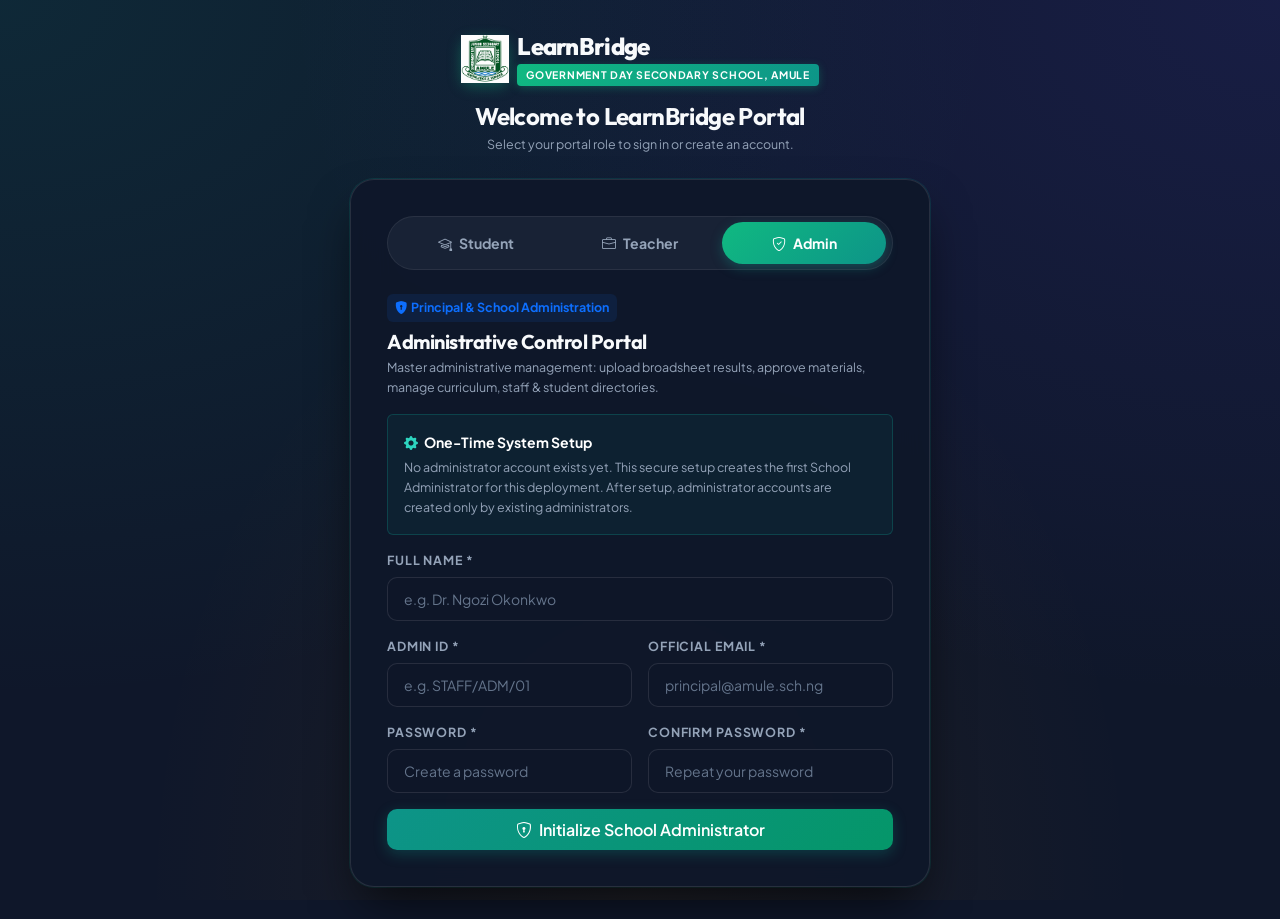
==== admin.html @ 2650bf09 "Initial commit: Free Learning Hub (LearnBridge)" ====
<!DOCTYPE html>
<html lang="en">
<head>
  <meta charset="UTF-8">
  <meta name="viewport" content="width=device-width, initial-scale=1.0">
  <title>School Administrator &amp; Principal Portal — LearnBridge | Government Day Secondary School, Amule</title>
  <link rel="icon" type="image/jpeg" href="img/logo.jpeg">
  <meta name="description" content="Centralized School Administration and Examination Results Management Portal for Government Day Secondary School, Amule.">

  <!-- Bootstrap 5 -->
  <link href="https://cdn.jsdelivr.net/npm/bootstrap@5.3.2/dist/css/bootstrap.min.css" rel="stylesheet">
  <!-- Bootstrap Icons 1.11 -->
  <link href="https://cdn.jsdelivr.net/npm/bootstrap-icons@1.11.3/font/bootstrap-icons.min.css" rel="stylesheet">
  <!-- LearnBridge Design System -->
  <link rel="stylesheet" href="css/styles.css">
</head>
<body>

  <!-- ================================================================
       ROUTE GUARD — Runs immediately; redirects to login if not authenticated
       ================================================================ -->
  <script src="js/data.js"></script>
  <script src="js/access.js"></script>
  <script src="js/auth.js"></script>
  <script>Auth.requireAdmin();</script>

  <!-- ================================================================
       LEFT SIDEBAR NAVIGATION — Admin Portal (role-specific links)
       Bottom section: identity → Add Profile Picture (only one) →
       Logout (only one), pinned to the bottom of the sidebar.
       ================================================================ -->
  <aside class="hub-sidebar" id="hubSidebar" aria-label="Admin navigation">
    <div class="sidebar-brand">
      <img src="img/logo.jpeg" alt="School Logo">
      <div>
        <span class="brand-name">LearnBridge Admin</span>
        <!-- <span class="brand-sub">Executive Portal &bull; Amule</span> -->
      </div>
    </div>

    <nav class="sidebar-nav">
      <div class="sidebar-label">Admin Portal</div>
      <a href="#section-overview" class="sidebar-link"><i class="bi bi-speedometer2"></i> Dashboard</a>
      <a href="#section-students" class="sidebar-link"><i class="bi bi-mortarboard"></i> Students</a>
      <a href="#section-staff" class="sidebar-link"><i class="bi bi-person-badge"></i> Teachers</a>
      <a href="#section-classes" class="sidebar-link"><i class="bi bi-diagram-3"></i> Classes</a>
      <a href="#section-subjects" class="sidebar-link"><i class="bi bi-journals"></i> Subjects</a>
      <a href="#section-results" class="sidebar-link"><i class="bi bi-file-earmark-spreadsheet"></i> Results</a>
      <a href="#section-resources" class="sidebar-link"><i class="bi bi-folder-check"></i> Materials</a>
      <a href="#section-assignments" class="sidebar-link"><i class="bi bi-journal-check"></i> Assignments</a>
      <a href="#section-announcements" class="sidebar-link"><i class="bi bi-megaphone"></i> Announcements</a>
      <a href="#section-staff" class="sidebar-link"><i class="bi bi-person-gear"></i> Users</a>
      <a href="#section-settings" class="sidebar-link"><i class="bi bi-gear"></i> Settings</a>
    </nav>

    <div class="sidebar-bottom">
      <div class="sidebar-profile-area" id="admin-profile-picture-slot">
        <!-- SINGLE unified profile section: one picture/initials display +
             name + "Add Profile Picture". No duplicates, no avatar picker. -->
      </div>
      <button class="btn btn-danger btn-sm sidebar-logout-btn" onclick="Auth.logout()" title="Logout from Admin Account">
        <i class="bi bi-box-arrow-right me-1"></i> Logout
      </button>
    </div>
  </aside>
  <div class="sidebar-backdrop" id="sidebarBackdrop"></div>
  <button class="btn btn-hub-primary sidebar-toggle-btn" id="sidebarToggle" aria-label="Open menu">
    <i class="bi bi-list fs-4"></i>
  </button>

  <!-- ================================================================
       MAIN DASHBOARD CONTAINER
       ================================================================ -->
  <main class="container-fluid px-3 px-lg-4 py-4 hub-main">

    <!-- HERO / OVERVIEW SECTION -->
    <div class="row g-4 mb-4" id="section-overview">
      <div class="col-12">
        <div class="card-hub p-4 border-0" style="background: linear-gradient(135deg, rgba(30, 41, 59, 0.95), rgba(15, 23, 42, 0.98));">
          <div class="d-flex flex-column flex-md-row justify-content-between align-items-md-center gap-3">
            <div>
              <div class="d-inline-flex align-items-center gap-2 px-2 py-1 rounded bg-primary bg-opacity-10 text-primary text-xs fw-bold mb-2">
                <i class="bi bi-shield-check"></i> School Administrator Active
              </div>
              <h3 class="fw-bold mb-1" id="admin-hero-greeting">Welcome back, Administrator</h3>
              <p class="text-sm mb-0" style="color:var(--text-muted);">
                Government Day Secondary School &bull; Academic Session: <span class="text-teal fw-bold" id="admin-session-display">2025/2026 (First Term)</span> &bull; Full administrative and results publishing control.
              </p>
            </div>

            <!-- Quick Action Links (upload actions live in their own sections below) -->
            <div class="d-flex gap-2 flex-wrap">
              <a href="#section-results" class="btn btn-sm btn-hub-outline px-3 py-2">
                <i class="bi bi-file-earmark-spreadsheet me-1"></i> Go to Results
              </a>
              <a href="#section-resources" class="btn btn-sm btn-hub-outline px-3 py-2">
                <i class="bi bi-folder2-open me-1"></i> Go to Materials
              </a>
            </div>

          </div>
        </div>
      </div>

      <!-- KPI Metrics Cards -->
      <div class="col-6 col-lg-2-4 col-md-4">
        <div class="card-hub p-3">
          <div class="d-flex justify-content-between align-items-center mb-2">
            <span class="text-xs text-muted text-uppercase fw-bold">Students</span>
            <i class="bi bi-mortarboard text-teal fs-5"></i>
          </div>
          <h3 class="fw-bold text-white mb-0" id="metric-admin-students">0</h3>
          <div class="text-xs text-muted mt-1">Enrolled across JSS &amp; SS classes</div>
        </div>
      </div>

      <div class="col-6 col-lg-2-4 col-md-4">
        <div class="card-hub p-3">
          <div class="d-flex justify-content-between align-items-center mb-2">
            <span class="text-xs text-muted text-uppercase fw-bold">Teaching Staff</span>
            <i class="bi bi-person-badge text-primary fs-5"></i>
          </div>
          <h3 class="fw-bold text-white mb-0" id="metric-admin-teachers">0</h3>
          <div class="text-xs text-muted mt-1">Active staff</div>
        </div>
      </div>

      <div class="col-6 col-lg-2-4 col-md-4">
        <div class="card-hub p-3">
          <div class="d-flex justify-content-between align-items-center mb-2">
            <span class="text-xs text-muted text-uppercase fw-bold">Result Documents</span>
            <i class="bi bi-file-earmark-spreadsheet text-info fs-5"></i>
          </div>
          <h3 class="fw-bold text-info mb-0" id="metric-admin-results">0</h3>
          <div class="text-xs text-muted mt-1">Broadsheets &amp; CA sheets</div>
        </div>
      </div>

      <div class="col-6 col-lg-2-4 col-md-4">
        <div class="card-hub p-3">
          <div class="d-flex justify-content-between align-items-center mb-2">
            <span class="text-xs text-muted text-uppercase fw-bold">Curriculum Res.</span>
            <i class="bi bi-journal-check text-success fs-5"></i>
          </div>
          <h3 class="fw-bold text-white mb-0" id="metric-admin-resources">0</h3>
          <div class="text-xs text-muted mt-1">Published lessons &amp; quizzes</div>
        </div>
      </div>

      <div class="col-12 col-lg-2-4 col-md-4">
        <div class="card-hub p-3">
          <div class="d-flex justify-content-between align-items-center mb-2">
            <span class="text-xs text-muted text-uppercase fw-bold">Pending Approval</span>
            <i class="bi bi-hourglass-split text-warning fs-5"></i>
          </div>
          <h3 class="fw-bold text-warning mb-0" id="metric-admin-pending">0</h3>
          <div class="text-xs text-muted mt-1">Awaiting principal review</div>
        </div>
      </div>
    </div>

    <!-- ==============================================================
         SECTION 2: EXAMINATION RESULTS & BROADSHEET DOCUMENTS HUB
         ============================================================== -->
    <div class="row g-4 mb-5" id="section-results">
      <div class="col-12">
        <div class="card-hub p-4">
          
          <div class="d-flex flex-column flex-lg-row justify-content-between align-items-lg-center gap-3 mb-4 pb-3 border-bottom border-secondary border-opacity-20">
            <div>
              <div class="d-inline-flex align-items-center gap-1 px-2 py-0.5 rounded bg-teal bg-opacity-10 text-teal text-xs fw-bold mb-1">
                <i class="bi bi-file-earmark-arrow-up-fill"></i> Documents &amp; Academic Records
              </div>
              <h4 class="fw-bold mb-1 d-flex align-items-center gap-2">
                <i class="bi bi-file-earmark-spreadsheet text-teal"></i> Examination &amp; Assessment Results
              </h4>
              <p class="text-xs mb-0 text-muted">
                Termly broadsheets, Continuous Assessment (CA) dossiers, mock exam scores, and report card documents uploaded by teachers, awaiting or after admin approval.
              </p>
            </div>
          </div>

          <!-- Document Filter Controls -->
          <div class="row g-2 mb-3">
            <div class="col-12 col-md-4">
              <div class="input-group input-group-sm">
                <span class="input-group-text bg-secondary bg-opacity-10 border-secondary border-opacity-20 text-muted">
                  <i class="bi bi-search"></i>
                </span>
                <input type="text" id="admin-result-search" class="form-control form-control-sm form-control-hub" placeholder="Search result title, class, or author..." oninput="renderAdminResultDocs()">
              </div>
            </div>

            <div class="col-6 col-md-2">
              <select id="admin-result-level" class="form-select form-select-sm form-select-hub" onchange="renderAdminResultDocs()">
                <option value="all">All Levels</option>
                <option value="jss">Junior Sec (JSS)</option>
                <option value="sss">Senior Sec (SSS)</option>
              </select>
            </div>

            <div class="col-6 col-md-2">
              <select id="admin-result-term" class="form-select form-select-sm form-select-hub" onchange="renderAdminResultDocs()">
                <option value="all">All Terms</option>
                <option value="1st Term">1st Term</option>
                <option value="2nd Term">2nd Term</option>
                <option value="3rd Term">3rd Term</option>
              </select>
            </div>

            <div class="col-6 col-md-2">
              <select id="admin-result-type" class="form-select form-select-sm form-select-hub" onchange="renderAdminResultDocs()">
                <option value="all">All Formats</option>
                <option value="pdf">PDF Documents</option>
                <option value="excel">Excel Spreadsheets</option>
                <option value="csv">CSV Marksheets</option>
              </select>
            </div>

            <div class="col-6 col-md-2 text-end">
              <button class="btn btn-sm btn-hub-outline w-100" onclick="resetResultFilters()">
                <i class="bi bi-arrow-counterclockwise me-1"></i> Reset
              </button>
            </div>
          </div>

          <!-- Results Document Table -->
          <div class="table-responsive">
            <table class="table table-dark table-hover align-middle mb-0" style="background:transparent;">
              <thead>
                <tr class="text-xs text-muted text-uppercase border-secondary border-opacity-25">
                  <th>Document Title &amp; Details</th>
                  <th>Class / Level</th>
                  <th>Session &amp; Term</th>
                  <th>Format &amp; Size</th>
                  <th>Uploaded By</th>
                  <th>Status</th>
                  <th class="text-end">Actions</th>
                </tr>
              </thead>
              <tbody id="admin-results-tbody">
                <!-- Injected by JS -->
              </tbody>
            </table>
          </div>

        </div>
      </div>
    </div>

    <!-- ==============================================================
         SECTION 3: CURRICULUM APPROVAL QUEUE
         ============================================================== -->
    <div class="row g-4 mb-5" id="section-approvals">
      <div class="col-12">
        <div class="card-hub p-4">
          <div class="d-flex justify-content-between align-items-center mb-3">
            <div>
              <h5 class="fw-bold mb-1 d-flex align-items-center gap-2">
                <i class="bi bi-check2-circle text-warning"></i> Staff Curriculum Submissions Approval Queue
              </h5>
              <p class="text-xs mb-0 text-muted">
                Review, preview, and authorize teaching materials submitted by teachers before publishing them school-wide.
              </p>
            </div>
          </div>

          <div id="admin-approvals-container">
            <!-- Populated by JS -->
          </div>
        </div>
      </div>
    </div>

    <!-- ==============================================================          SECTION 4: CURRICULUM LEARNING MATERIALS REPOSITORY
         ============================================================== -->
    <div class="row g-4 mb-5" id="section-resources">
      <div class="col-12">
        <div class="card-hub p-4">
          <div class="d-flex flex-column flex-md-row justify-content-between align-items-md-center gap-3 mb-4">
            <div>
              <h5 class="fw-bold mb-1 d-flex align-items-center gap-2">
                <i class="bi bi-folder2-open text-teal"></i> Published Curriculum Library &amp; Materials
              </h5>
              <p class="text-xs mb-0 text-muted">
                All approved lesson notes, worksheets, audio recordings, and quizzes accessible to students.
              </p>
            </div>

            <div class="d-flex align-items-center gap-2 flex-wrap">
              <input type="text" id="admin-res-search" class="form-control form-control-sm form-control-hub" placeholder="Filter materials..." oninput="renderAdminResources()" style="max-width:220px;">
              <select id="admin-res-level" class="form-select form-select-sm form-select-hub" onchange="renderAdminResources()" style="max-width:140px;">
                <option value="all">All Levels</option>
                <option value="jss">Junior Sec (JSS)</option>
                <option value="sss">Senior Sec (SSS)</option>
              </select>
              <button class="btn btn-sm btn-hub-primary" onclick="openAdminUploadModal()">
                <i class="bi bi-cloud-upload me-1"></i> Upload Material
              </button>
            </div>
          </div>

          <div class="table-responsive">
            <table class="table table-dark table-hover align-middle mb-0" style="background:transparent;">
              <thead>
                <tr class="text-xs text-muted text-uppercase border-secondary border-opacity-25">
                  <th>Title &amp; Topic</th>
                  <th>Level / Class</th>
                  <th>Subject</th>
                  <th>Format</th>
                  <th>Author</th>
                  <th>Status</th>
                  <th class="text-end">Actions</th>
                </tr>
              </thead>
              <tbody id="admin-resources-tbody">
                <!-- Populated by JS -->
              </tbody>
            </table>
          </div>
        </div>
      </div>
    </div>

    <!-- ==============================================================
         SECTION 5: STUDENTS DIRECTORY & ACADEMIC PERFORMANCE
         ============================================================== -->
    <div class="row g-4 mb-5" id="section-students">
      <div class="col-12">
        <div class="card-hub p-4">
          <div class="d-flex flex-column flex-md-row justify-content-between align-items-md-center gap-3 mb-4">
            <div>
              <h5 class="fw-bold mb-1 d-flex align-items-center gap-2">
                <i class="bi bi-mortarboard text-teal"></i> Student Roster &amp; Academic Profiles
              </h5>
              <p class="text-xs mb-0 text-muted">
                Student admissions, class allocation, login credentials, streak records, and terminal report cards.
              </p>
            </div>

            <div class="d-flex align-items-center gap-2">
              <input type="text" id="admin-student-search" class="form-control form-control-sm form-control-hub" placeholder="Search student name / adm no..." oninput="renderAdminStudents()" style="max-width:280px;">
            </div>
          </div>

          <div class="table-responsive">
            <table class="table table-dark table-hover align-middle mb-0" style="background:transparent;">
              <thead>
                <tr class="text-xs text-muted text-uppercase border-secondary border-opacity-25">
                  <th>Student Name</th>
                  <th>Admission No.</th>
                  <th>Class / Level</th>
                  <th>PIN</th>
                  <th>Streak</th>
                  <th>Points</th>
                  <th>CBT Best</th>
                  <th class="text-end">Report Card</th>
                </tr>
              </thead>
              <tbody id="admin-students-tbody">
                <!-- Populated by JS -->
              </tbody>
            </table>
          </div>
        </div>
      </div>
    </div>

    <!-- ==============================================================
         SECTION 6: STAFF & ACCOUNT MANAGEMENT
         ============================================================== -->
    <div class="row g-4 mb-5" id="section-staff">
      <div class="col-12">
        <div class="card-hub p-4">
          <div class="d-flex flex-column flex-md-row justify-content-between align-items-md-center gap-3 mb-4">
            <div>
              <h5 class="fw-bold mb-1 d-flex align-items-center gap-2">
                <i class="bi bi-people text-teal"></i> Staff Directory
              </h5>
              <p class="text-xs mb-0 text-muted">
                Manage staff accounts, assigned subjects, designated classes, and portal authorizations.
              </p>
            </div>

            <button class="btn btn-sm btn-hub-primary" onclick="openAddStaffModal()">
              <i class="bi bi-person-plus me-1"></i> Add New Staff Member
            </button>
          </div>

          <div class="table-responsive">
            <table class="table table-dark table-hover align-middle mb-0" style="background:transparent;">
              <thead>
                <tr class="text-xs text-muted text-uppercase border-secondary border-opacity-25">
                  <th>Staff Member</th>
                  <th>Staff ID / Email</th>
                  <th>Role &amp; Title</th>
                  <th>Subjects Assigned</th>
                  <th>Assigned Classes</th>
                  <th class="text-end">Actions</th>
                </tr>
              </thead>
              <tbody id="admin-staff-tbody">
                <!-- Populated by JS -->
              </tbody>
            </table>
          </div>
        </div>
      </div>
    </div>

    <!-- ==============================================================
         SECTION 7: SCHOOL SETTINGS & ACADEMIC CONFIGURATION
         ============================================================== -->
    <div class="row g-4 mb-5" id="section-settings">
      <div class="col-12">
        <div class="card-hub p-4">
          <h5 class="fw-bold mb-1 d-flex align-items-center gap-2">
            <i class="bi bi-sliders text-teal"></i> School Academic Session &amp; System Configuration
          </h5>
          <p class="text-xs mb-4 text-muted">
            Configure active academic year, term calendar, and school-wide broadcast announcements.
          </p>

          <div class="row g-3">
            <div class="col-md-4">
              <label class="form-label-hub">Current Academic Session</label>
              <input type="text" id="config-session" class="form-control-hub" value="2025/2026">
            </div>

            <div class="col-md-4">
              <label class="form-label-hub">Active Term</label>
              <select id="config-term" class="form-select-hub">
                <option value="1st Term" selected>1st Term</option>
                <option value="2nd Term">2nd Term</option>
                <option value="3rd Term">3rd Term</option>
              </select>
            </div>

            <div class="col-md-4">
              <label class="form-label-hub">School Name Header</label>
              <input type="text" id="config-school" class="form-control-hub" value="Amule Government Secondary School">
            </div>

            <div class="col-12">
              <label class="form-label-hub">School-Wide Announcement Banner (Shown to All Students &amp; Teachers)</label>
              <textarea id="config-announcement" class="form-control-hub" rows="2" placeholder="Leave empty to hide the announcement banner, or write a short school notice..."></textarea>
            </div>

            <div class="col-12 text-end mt-3">
              <button type="button" class="btn btn-sm btn-teal text-dark fw-bold px-4 py-2" onclick="saveSchoolSettings()">
                <i class="bi bi-check2-circle me-1"></i> Save Configuration
              </button>
            </div>
          </div>
        </div>
      </div>
    </div>

    <!-- ==============================================================
         SECTION 8: CLASSES CATALOGUE
         ============================================================== -->
    <div class="row g-4 mb-5" id="section-classes">
      <div class="col-12">
        <div class="card-hub p-4">
          <h5 class="fw-bold mb-1 d-flex align-items-center gap-2">
            <i class="bi bi-diagram-3 text-teal"></i> Classes
          </h5>
          <p class="text-xs mb-3 text-muted">All school classes grouped by level, with current enrolment per class.</p>
          <div id="admin-classes-list">
            <!-- Populated by JS -->
          </div>
        </div>
      </div>
    </div>

    <!-- ==============================================================
         SECTION 9: SUBJECTS CATALOGUE
         ============================================================== -->
    <div class="row g-4 mb-5" id="section-subjects">
      <div class="col-12">
        <div class="card-hub p-4">
          <h5 class="fw-bold mb-1 d-flex align-items-center gap-2">
            <i class="bi bi-journals text-teal"></i> Subjects
          </h5>
          <p class="text-xs mb-3 text-muted">Curriculum subjects offered per level across the school.</p>
          <div id="admin-subjects-list">
            <!-- Populated by JS -->
          </div>
        </div>
      </div>
    </div>

    <!-- ==============================================================
         SECTION 10: ASSIGNMENTS OVERVIEW
         ============================================================== -->
    <div class="row g-4 mb-5" id="section-assignments">
      <div class="col-12">
        <div class="card-hub p-4">
          <h5 class="fw-bold mb-1 d-flex align-items-center gap-2">
            <i class="bi bi-journal-check text-teal"></i> Assignments
          </h5>
          <p class="text-xs mb-3 text-muted">Assignments and take-home tasks set by teachers across all classes.</p>
          <div id="admin-assignments-list">
            <!-- Populated by JS -->
          </div>
        </div>
      </div>
    </div>

    <!-- ==============================================================
         SECTION 11: ANNOUNCEMENTS
         ============================================================== -->
    <div class="row g-4 mb-5" id="section-announcements">
      <div class="col-12">
        <div class="card-hub p-4">
          <h5 class="fw-bold mb-1 d-flex align-items-center gap-2">
            <i class="bi bi-megaphone text-teal"></i> Announcements
          </h5>
          <p class="text-xs mb-3 text-muted">The current school-wide broadcast shown to students and teachers. Edit it under Settings.</p>
          <div id="admin-announcement-display">
            <!-- Populated by JS -->
          </div>
        </div>
      </div>
    </div>

  </main>

  <!-- ================================================================
       MODAL: INTERACTIVE BROADSHEET & DOCUMENT VIEWER
       ================================================================ -->
  <div class="modal fade" id="broadsheetViewerModal" tabindex="-1" aria-hidden="true">
    <div class="modal-dialog modal-xl modal-dialog-centered">
      <div class="modal-content bg-dark border-secondary border-opacity-25 text-light">
        <div class="modal-header border-secondary border-opacity-25">
          <div class="d-flex align-items-center gap-2">
            <div class="brand-logo-icon" style="width:34px;height:34px;">
              <i class="bi bi-file-earmark-spreadsheet text-white"></i>
            </div>
            <div>
              <h5 class="modal-title fw-bold mb-0" id="broadsheet-modal-title">Examination Broadsheet</h5>
              <span class="text-xs text-muted" id="broadsheet-modal-sub">Amule Government Secondary School</span>
            </div>
          </div>
          <button type="button" class="btn-close btn-close-white" data-bs-dismiss="modal"></button>
        </div>

        <div class="modal-body p-4" id="broadsheet-modal-body">
          <!-- Injected by JS -->
        </div>

        <div class="modal-footer border-secondary border-opacity-25 justify-content-between">
          <div class="text-xs text-muted" id="broadsheet-modal-footer-info">
            Official Document &bull; LearnBridge Academic Registry
          </div>
          <div class="d-flex gap-2">
            <button type="button" class="btn btn-sm btn-hub-outline" onclick="window.print()">
              <i class="bi bi-printer me-1"></i> Print Broadsheet
            </button>
            <button type="button" class="btn btn-sm btn-teal text-dark fw-bold" onclick="simulateDocumentDownload()">
              <i class="bi bi-download me-1"></i> Download Document File
            </button>
            <button type="button" class="btn btn-sm btn-secondary" data-bs-dismiss="modal">Close</button>
          </div>
        </div>
      </div>
    </div>
  </div>

  <!-- ================================================================
       MODAL 4: INDIVIDUAL STUDENT TERMINAL REPORT CARD
       ================================================================ -->
  <div class="modal fade" id="studentReportCardModal" tabindex="-1" aria-hidden="true">
    <div class="modal-dialog modal-lg modal-dialog-centered">
      <div class="modal-content bg-dark border-secondary border-opacity-25 text-light">
        <div class="modal-header border-secondary border-opacity-25">
          <h5 class="modal-title fw-bold">
            <i class="bi bi-award text-teal me-2"></i> Official Terminal Student Report Card
          </h5>
          <button type="button" class="btn-close btn-close-white" data-bs-dismiss="modal"></button>
        </div>

        <div class="modal-body p-4" id="student-report-body">
          <!-- Injected by JS -->
        </div>

        <div class="modal-footer border-secondary border-opacity-25">
          <button type="button" class="btn btn-sm btn-hub-outline" onclick="window.print()">
            <i class="bi bi-printer me-1"></i> Print Report Card
          </button>
          <button type="button" class="btn btn-sm btn-secondary" data-bs-dismiss="modal">Close</button>
        </div>
      </div>
    </div>
  </div>

  <!-- ================================================================
       MODAL 5: ADD NEW STAFF / ADMINISTRATOR
       ================================================================ -->
  <div class="modal fade" id="addStaffModal" tabindex="-1" aria-hidden="true">
    <div class="modal-dialog modal-md modal-dialog-centered">
      <div class="modal-content bg-dark border-secondary border-opacity-25 text-light">
        <div class="modal-header border-secondary border-opacity-25">
          <h5 class="modal-title fw-bold">
            <i class="bi bi-person-plus text-teal me-2"></i> Register New Staff / Administrator
          </h5>
          <button type="button" class="btn-close btn-close-white" data-bs-dismiss="modal"></button>
        </div>

        <form id="form-add-staff" onsubmit="handleAddStaffSubmit(event)">
          <div class="modal-body p-4">
            <div class="row g-3">
              <div class="col-12">
                <label class="form-label-hub">Full Name *</label>
                <input type="text" id="add-staff-name" class="form-control-hub" placeholder="e.g. Mr Abdullahi" required>
              </div>

              <div class="col-md-6">
                <label class="form-label-hub">Staff ID *</label>
                <input type="text" id="add-staff-id" class="form-control-hub" placeholder="e.g. STAFF/ENG/05" required>
              </div>

              <div class="col-md-6">
                <label class="form-label-hub">Email Address *</label>
                <input type="email" id="add-staff-email" class="form-control-hub" placeholder="e.g. nnamdi@amule.sch.ng" required>
              </div>

              <div class="col-md-6">
                <label class="form-label-hub">Account Role *</label>
                <select id="add-staff-role" class="form-select-hub" onchange="handleAddStaffRoleChanged()" required>
                  <option value="teacher" selected>Teacher / Educator</option>
                  <option value="admin">School Administrator (Admin)</option>
                </select>
              </div>

              <div class="col-md-6">
                <label class="form-label-hub">Primary Subject *</label>
                <input type="text" id="add-staff-subject" class="form-control-hub" placeholder="e.g. Government (Mrs Omiata)" required>
              </div>

              <div class="col-md-6">
                <label class="form-label-hub">Department *</label>
                <select id="add-staff-department" class="form-select-hub" required>
                  <option value="" selected>Select department…</option>
                  <option value="Science">Science</option>
                  <option value="Arts">Arts</option>
                  <option value="Commercial">Commercial</option>
                  <option value="Junior Secondary">Junior Secondary (JSS)</option>
                </select>
              </div>

              <div class="col-12">
                <label class="form-label-hub mb-1">Assigned Classes *</label>
                <p class="text-xs mb-2" style="color:var(--text-muted);">
                  Tick every class this staff member is responsible for. They will only see students, results and
                  resources connected to these classes.
                </p>
                <div id="add-staff-classes-picker">
                  <!-- Class checkboxes injected by js/access.js -->
                </div>
              </div>

              <div class="col-12">
                <label class="form-label-hub">Designation / Title</label>
                <input type="text" id="add-staff-title" class="form-control-hub" placeholder="e.g. Senior Government Educator" value="Senior Educator">
              </div>
            </div>
          </div>

          <div class="modal-footer border-secondary border-opacity-25">
            <button type="button" class="btn btn-sm btn-secondary" data-bs-dismiss="modal">Cancel</button>
            <button type="submit" class="btn btn-sm btn-hub-primary">
              <i class="bi bi-check-circle me-1"></i> Create Staff Account
            </button>
          </div>
        </form>
      </div>
    </div>
  </div>

  <!-- ================================================================
       MODAL 6: UPLOAD LEARNING MATERIAL (admin)
       PDF documents, videos, Word documents, PowerPoint presentations,
       images and other educational files. Materials uploaded here are
       published immediately (no approval queue needed).
       ================================================================ -->
  <div class="modal fade" id="adminUploadMaterialModal" tabindex="-1" aria-hidden="true">
    <div class="modal-dialog modal-lg modal-dialog-centered modal-dialog-scrollable">
      <div class="modal-content bg-dark border-secondary border-opacity-25 text-light">
        <div class="modal-header border-secondary border-opacity-25">
          <h5 class="modal-title fw-bold">
            <i class="bi bi-cloud-upload text-teal me-2"></i> Upload Learning Material
          </h5>
          <button type="button" class="btn-close btn-close-white" data-bs-dismiss="modal"></button>
        </div>
        <form id="form-admin-upload-material" onsubmit="handleAdminMaterialUploadSubmit(event)">
          <div class="modal-body p-4">
            <div class="row g-3">
              <div class="col-12">
                <label class="form-label-hub">Material Title *</label>
                <input type="text" id="admin-upload-title" class="form-control-hub" placeholder="e.g. Introduction to Cell Structure" required>
              </div>

              <div class="col-md-6">
                <label class="form-label-hub">Educational Level *</label>
                <select id="admin-upload-level" class="form-select-hub" onchange="updateAdminUploadClasses(this.value)" required>
                  <option value="jss">Junior Secondary (JSS)</option>
                  <option value="sss" selected>Senior Secondary (SSS)</option>
                </select>
              </div>

              <div class="col-md-6">
                <label class="form-label-hub">Department</label>
                <select id="admin-upload-department" class="form-select-hub" onchange="updateAdminUploadClasses(document.getElementById('admin-upload-level').value)">
                  <option value="">Not Applicable</option>
                  <option value="Science">Science</option>
                  <option value="Arts">Arts</option>
                  <option value="Commercial">Commercial</option>
                </select>
              </div>

              <div class="col-md-6">
                <label class="form-label-hub">Class *</label>
                <select id="admin-upload-class" class="form-select-hub" required>
                  <option value="">Select class…</option>
                </select>
              </div>

              <div class="col-md-6">
                <label class="form-label-hub">Subject *</label>
                <input type="text" id="admin-upload-subject" class="form-control-hub" placeholder="e.g. Biology" required>
              </div>

              <div class="col-md-6">
                <label class="form-label-hub">Topic</label>
                <input type="text" id="admin-upload-topic" class="form-control-hub" placeholder="e.g. Cell Organelles">
              </div>

              <div class="col-md-6">
                <label class="form-label-hub">Material Type *</label>
                <select id="admin-upload-type" class="form-select-hub" onchange="handleAdminResourceTypeChanged()" required>
                  <option value="pdf">PDF Document</option>
                  <option value="video">Video</option>
                  <option value="document">Word Document</option>
                  <option value="presentation">PowerPoint Presentation</option>
                  <option value="image">Image</option>
                  <option value="other">Other Material</option>
                </select>
              </div>

              <!-- Upload Material (file) — hidden for external video links -->
              <div class="col-12" id="admin-upload-material-section">
                <div class="d-flex justify-content-between align-items-center flex-wrap gap-2 mb-1">
                  <label class="form-label-hub mb-0">Material File *</label>
                  <span class="text-xs text-muted"><strong class="text-teal">Step 1 &mdash; Choose File</strong> &nbsp;•&nbsp; <strong class="text-teal">Step 2 &mdash; Upload Material</strong></span>
                </div>
                <div id="admin-material-drop-zone" class="material-drop-zone" onclick="document.getElementById('admin-upload-file-input').click()">
                  <i class="bi bi-cloud-arrow-up fs-2 text-teal d-block mb-1"></i>
                  <div class="fw-bold text-white text-xs">Choose File</div>
                  <div class="text-xs text-muted mt-1">PDF &bull; Video &bull; Word &bull; PowerPoint &bull; Image &bull; other educational formats &bull; max 100 MB</div>
                </div>
                <input type="file" id="admin-upload-file-input" class="d-none"
                       accept=".pdf,.mp4,.webm,.ogg,.mov,.doc,.docx,.ppt,.pptx,.xls,.xlsx,.csv,.png,.jpg,.jpeg,.gif,.webp,.txt"
                       onchange="handleAdminMaterialFileSelected(this)">

                <!-- Step 1 result: filename, type, size, preview + remove/change.
                     Nothing is uploaded until "Upload Material" is clicked. -->
                <div id="admin-material-file-summary" class="d-none mt-2 p-3 rounded" style="background:rgba(13,148,136,0.08);border:1px solid rgba(13,148,136,0.3);">
                  <div class="d-flex align-items-center justify-content-between gap-3">
                    <div class="d-flex align-items-center gap-2" style="min-width:0;">
                      <span id="admin-material-file-preview" class="material-file-preview d-none"></span>
                      <span class="d-flex flex-column" style="min-width:0;">
                        <span id="admin-material-file-name" class="text-white fw-bold text-xs" style="word-break:break-all;"></span>
                        <span class="text-xs text-muted mt-1">
                          <span id="admin-material-file-type" class="badge bg-secondary bg-opacity-25 text-teal font-monospace me-2">File</span>
                          <span id="admin-material-file-size" class="font-monospace"></span>
                        </span>
                      </span>
                    </div>
                    <div class="d-flex align-items-center gap-2 flex-shrink-0">
                      <button type="button" class="btn btn-sm btn-hub-outline btn-xs" onclick="changeAdminMaterialFile()" title="Choose a different file">
                        <i class="bi bi-arrow-repeat me-1"></i> Change
                      </button>
                      <button type="button" class="btn btn-sm btn-outline-danger btn-xs" onclick="clearAdminMaterialFileSelection()" title="Remove selected file">
                        <i class="bi bi-x-lg"></i>
                      </button>
                    </div>
                  </div>
                </div>
                <div id="admin-material-file-error" class="d-none mt-2 text-xs text-danger fw-bold">
                  <i class="bi bi-exclamation-triangle-fill me-1"></i><span id="admin-material-file-error-text"></span>
                </div>
                <div id="admin-material-progress-wrap" class="d-none mt-2">
                  <div class="d-flex justify-content-between text-xs text-muted mb-1">
                    <span>Uploading material&hellip;</span><span id="admin-material-progress-percent">0%</span>
                  </div>
                  <div class="material-progress-track"><div id="admin-material-progress-bar" class="material-progress-bar"></div></div>
                </div>

                <!-- External video link alternative (video type only) -->
                <div class="d-none mt-3" id="admin-video-url-section">
                  <label class="form-label-hub">Or paste an external video link (YouTube, Google Drive, Vimeo&hellip;)</label>
                  <div class="input-group">
                    <span class="input-group-text" style="background:var(--bg-input);border-color:var(--border-default);color:var(--text-muted);"><i class="bi bi-link-45deg"></i></span>
                    <input type="url" id="admin-upload-video-url" class="form-control-hub" placeholder="https://www.youtube.com/watch?v=...">
                  </div>
                  <div class="text-xs text-muted mt-1">Leave the file empty and provide a link if the video is hosted online. Upload takes priority when both are given.</div>
                </div>
              </div>

              <!-- Optional thumbnail / preview image -->
              <div class="col-12">
                <label class="form-label-hub">Thumbnail / Preview Image (Optional)</label>
                <div class="d-flex align-items-center gap-3">
                  <div id="admin-thumbnail-preview-box" class="thumbnail-preview-box d-flex align-items-center justify-content-center">
                    <i class="bi bi-image text-muted fs-4"></i>
                  </div>
                  <div class="flex-grow-1">
                    <button type="button" class="btn btn-sm btn-hub-outline" onclick="document.getElementById('admin-upload-thumbnail-input').click()">
                      <i class="bi bi-image me-1"></i> Choose Thumbnail
                    </button>
                    <button type="button" class="btn btn-sm btn-outline-danger btn-xs ms-2 d-none" id="admin-thumbnail-remove-btn" onclick="clearAdminThumbnailSelection()">
                      <i class="bi bi-x-lg me-1"></i> Remove
                    </button>
                    <div class="text-xs text-muted mt-1">Shown on the material card. If omitted, a preview is generated automatically for videos and images.</div>
                  </div>
                </div>
                <input type="file" id="admin-upload-thumbnail-input" class="d-none" accept=".png,.jpg,.jpeg,.gif,.webp" onchange="handleAdminThumbnailSelected(this)">
              </div>

              <div class="col-12">
                <label class="form-label-hub">Description *</label>
                <textarea id="admin-upload-summary" class="form-control-hub" rows="2" placeholder="Brief overview students will see on the material card&hellip;" required></textarea>
              </div>

              <div class="col-12">
                <label class="form-label-hub">Study Notes (Optional)</label>
                <textarea id="admin-upload-content" class="form-control-hub font-monospace text-xs" rows="4" placeholder="Optional supporting notes, formulas or instructions displayed alongside the material&hellip;"></textarea>
              </div>
            </div>
          </div>
          <div class="modal-footer border-secondary border-opacity-25 d-flex flex-wrap justify-content-between gap-2">
            <span class="text-xs text-muted" id="admin-upload-submit-hint">
              Complete the form and choose a file to enable upload.
            </span>
            <span class="d-flex gap-2">
              <button type="button" class="btn btn-sm btn-secondary" data-bs-dismiss="modal">Cancel</button>
              <button type="submit" id="admin-upload-resource-submit" class="btn btn-sm btn-hub-primary" disabled>
                <i class="bi bi-cloud-upload me-1"></i> <span id="admin-upload-resource-submit-label">Upload Material</span>
              </button>
            </span>
          </div>
        </form>
      </div>
    </div>
  </div>

  <!-- Toast notifications -->
  <div id="toast-container"></div>

  <!-- Scripts -->
  <script src="https://cdn.jsdelivr.net/npm/bootstrap@5.3.2/dist/js/bootstrap.bundle.min.js"></script>
  <script src="js/filestore.js"></script>
  <script src="js/profilePicture.js"></script>
  <script src="js/sidebar.js"></script>
  <script src="js/admin.js"></script>
</body>
</html>
---- css/styles.css ----
/* ================================================
   LearnBridge - Complete CSS Design System
   Dark EdTech Theme | Nigerian Curriculum Platform
   ================================================ */

@import url('https://fonts.googleapis.com/css2?family=Plus+Jakarta+Sans:ital,wght@0,300;0,400;0,500;0,600;0,700;0,800;1,400&family=Outfit:wght@400;500;600;700;800&display=swap');

/* ----------------------------------------
   1. DESIGN TOKENS / CSS CUSTOM PROPERTIES
   ---------------------------------------- */
:root {
  --font-primary: 'Plus Jakarta Sans', -apple-system, BlinkMacSystemFont, sans-serif;
  --font-heading: 'Outfit', sans-serif;
  --transition-fast: all 0.18s ease;
  --radius-2xl: 24px;
  --teal: #0d9488;

  /* Core Palette */
  --clr-teal-500: #0d9488;
  --clr-teal-600: #0f766e;
  --clr-teal-400: #2dd4bf;
  --clr-emerald-500: #059669;
  --clr-indigo-500: #4f46e5;
  --clr-indigo-400: #818cf8;
  --clr-purple-500: #7c3aed;
  --clr-purple-400: #c084fc;
  --clr-amber-500: #f59e0b;
  --clr-amber-400: #fbbf24;
  --clr-amber-300: #fde68a;
  --clr-orange-500: #f97316;

  /* Neutral Dark Surfaces */
  --bg-body: #0f172a;
  --bg-card: rgba(30, 41, 59, 0.72);
  --bg-card-hover: rgba(51, 65, 85, 0.82);
  --bg-card-solid: #1e293b;
  --bg-surface: rgba(15, 23, 42, 0.85);
  --bg-input: rgba(15, 23, 42, 0.8);

  /* Borders */
  --border-subtle: rgba(255, 255, 255, 0.07);
  --border-default: rgba(255, 255, 255, 0.1);
  --border-medium: rgba(255, 255, 255, 0.15);
  --border-teal: rgba(13, 148, 136, 0.4);
  --border-indigo: rgba(79, 70, 229, 0.4);
  --border-amber: rgba(245, 158, 11, 0.4);
  --border-purple: rgba(124, 58, 237, 0.4);
  --border-slate: #334155;

  /* Text */
  --text-primary: #f8fafc;
  --text-secondary: #cbd5e1;
  --text-muted: #94a3b8;
  --text-subtle: #64748b;

  /* Glassmorphism */
  --glass-bg: rgba(15, 23, 42, 0.88);
  --glass-shadow: 0 25px 50px rgba(0, 0, 0, 0.4);

  /* Radii */
  --radius-xl: 20px;
  --radius-lg: 16px;
  --radius-md: 10px;
  --radius-sm: 6px;
  --radius-pill: 100px;
}

/* ----------------------------------------
   2. GLOBAL RESET & BASE STYLES
   ---------------------------------------- */
*, *::before, *::after { box-sizing: border-box; }

html { scroll-behavior: smooth; }

/* Prevent any accidental horizontal scrolling across all viewports */
html, body { overflow-x: hidden; }

body {
  font-family: var(--font-primary);
  background-color: var(--bg-body);
  background-image:
    radial-gradient(ellipse at 0% 0%, rgba(13, 148, 136, 0.14) 0px, transparent 55%),
    radial-gradient(ellipse at 100% 0%, rgba(79, 70, 229, 0.14) 0px, transparent 55%),
    radial-gradient(ellipse at 50% 100%, rgba(245, 158, 11, 0.07) 0px, transparent 55%);
  background-attachment: fixed;
  color: var(--text-primary);
  min-height: 100vh;
  margin: 0;
  font-size: 0.9375rem;
  line-height: 1.6;
  padding-bottom: 4rem;
}

h1, h2, h3, h4, h5, h6 {
  font-family: var(--font-heading);
  font-weight: 700;
  letter-spacing: -0.025em;
  color: var(--text-primary);
}

p { margin-bottom: 0; }

a { text-decoration: none; }

/* ----------------------------------------
   3. NAVIGATION BAR
   ---------------------------------------- */
.navbar-hub {
  background: var(--glass-bg);
  backdrop-filter: blur(20px);
  -webkit-backdrop-filter: blur(20px);
  border-bottom: 1px solid var(--border-default);
  position: sticky;
  top: 0;
  z-index: 1040;
  padding: 0.6rem 0;
}

.brand-logo-icon {
  width: 40px;
  height: 40px;
  background: linear-gradient(135deg, #10b981 0%, #0d9488 100%);
  border-radius: var(--radius-md);
  display: flex;
  align-items: center;
  justify-content: center;
  box-shadow: 0 4px 14px rgba(16, 185, 129, 0.35);
  flex-shrink: 0;
}

.brand-name {
  font-family: var(--font-heading);
  font-weight: 800;
  font-size: 1.05rem;
  letter-spacing: -0.03em;
  color: var(--text-primary);
  display: block;
  line-height: 1.2;
}

.brand-sub {
  display: inline-block;
  background: linear-gradient(135deg, #10b981 0%, #0d9488 100%);
  color: #fff;
  font-weight: 700;
  padding: 0.15rem 0.55rem;
  border-radius: 4px;
  font-size: 0.65rem;
  text-transform: uppercase;
  letter-spacing: 0.07em;
  box-shadow: 0 2px 8px rgba(16, 185, 129, 0.3);
}

/* Search bar */
.search-wrapper {
  position: relative;
  max-width: 400px;
  width: 100%;
}

.search-wrapper .search-icon {
  position: absolute;
  left: 0.85rem;
  top: 50%;
  transform: translateY(-50%);
  color: var(--text-subtle);
  font-size: 0.9rem;
  pointer-events: none;
}

.search-input {
  background: rgba(30, 41, 59, 0.8);
  border: 1px solid var(--border-default);
  color: var(--text-primary);
  border-radius: var(--radius-md);
  padding: 0.55rem 1rem 0.55rem 2.4rem;
  width: 100%;
  font-family: var(--font-primary);
  font-size: 0.875rem;
  transition: border-color 0.2s, box-shadow 0.2s;
}

.search-input:focus {
  outline: none;
  border-color: var(--clr-teal-500);
  box-shadow: 0 0 0 3px rgba(13, 148, 136, 0.2);
  background: rgba(15, 23, 42, 0.95);
  color: var(--text-primary);
}

.search-input::placeholder { color: var(--text-subtle); }

/* Gamification pill */
.gamify-pill {
  display: inline-flex;
  align-items: center;
  gap: 0.6rem;
  background: rgba(30, 41, 59, 0.85);
  border: 1px solid var(--border-amber);
  border-radius: var(--radius-pill);
  padding: 0.35rem 0.9rem;
  font-size: 0.85rem;
  font-weight: 700;
  white-space: nowrap;
}

.streak-counter { color: var(--clr-orange-500); display: flex; align-items: center; gap: 0.25rem; }
.points-counter  { color: var(--clr-amber-400);  display: flex; align-items: center; gap: 0.25rem; }
.pill-divider    { color: var(--text-subtle); font-size: 0.75rem; }

/* Data saver button */
.data-saver-btn {
  display: inline-flex;
  align-items: center;
  gap: 0.4rem;
  background: rgba(30, 41, 59, 0.7);
  border: 1px solid var(--border-subtle);
  color: var(--text-muted);
  border-radius: var(--radius-pill);
  padding: 0.35rem 0.85rem;
  font-size: 0.8rem;
  font-weight: 600;
  cursor: pointer;
  transition: all 0.2s ease;
  font-family: var(--font-primary);
}

.data-saver-btn:hover {
  border-color: var(--clr-teal-500);
  color: var(--clr-teal-400);
}

.data-saver-btn.active {
  background: rgba(13, 148, 136, 0.15);
  border-color: var(--clr-teal-500);
  color: var(--clr-teal-400);
  box-shadow: 0 0 12px rgba(45, 212, 191, 0.15);
}

/* Role Switcher */
.role-switcher {
  background: rgba(30, 41, 59, 0.9);
  border: 1px solid var(--border-default);
  color: var(--text-primary);
  border-radius: var(--radius-md);
  padding: 0.45rem 1rem;
  font-weight: 600;
  font-size: 0.85rem;
  cursor: pointer;
  font-family: var(--font-primary);
  transition: all 0.2s ease;
  -webkit-appearance: none;
  appearance: none;
  background-image: url("data:image/svg+xml,%3Csvg xmlns='http://www.w3.org/2000/svg' width='12' height='12' fill='%2394a3b8' viewBox='0 0 16 16'%3E%3Cpath d='M7.247 11.14L2.451 5.658C1.885 5.013 2.345 4 3.204 4h9.592a1 1 0 0 1 .753 1.659l-4.796 5.48a1 1 0 0 1-1.506 0z'/%3E%3C/svg%3E");
  background-repeat: no-repeat;
  background-position: right 0.75rem center;
  padding-right: 2.2rem;
}

.role-switcher:focus {
  outline: none;
  border-color: var(--clr-teal-500);
  box-shadow: 0 0 0 3px rgba(13, 148, 136, 0.2);
}

.role-label {
  font-size: 0.7rem;
  font-weight: 700;
  text-transform: uppercase;
  letter-spacing: 0.08em;
  color: var(--text-subtle);
}

/* ----------------------------------------
   4. CARD SYSTEM
   ---------------------------------------- */
.hub-card {
  background: var(--bg-card);
  backdrop-filter: blur(12px);
  -webkit-backdrop-filter: blur(12px);
  border: 1px solid var(--border-subtle);
  border-radius: var(--radius-xl);
  padding: 1.5rem;
  transition: transform 0.25s ease, box-shadow 0.25s ease, border-color 0.25s ease;
  position: relative;
  overflow: hidden;
}

.hub-card:hover {
  transform: translateY(-3px);
  box-shadow: 0 20px 40px rgba(0, 0, 0, 0.3);
  border-color: var(--border-medium);
  background: var(--bg-card-hover);
}

.hub-card-compact { padding: 1rem; }

/* Gradient hero banners */
.card-hero-teal {
  background: linear-gradient(135deg, rgba(13, 148, 136, 0.22) 0%, rgba(15, 23, 42, 0.95) 100%);
  border-color: var(--border-teal);
}
.card-hero-indigo {
  background: linear-gradient(135deg, rgba(79, 70, 229, 0.22) 0%, rgba(15, 23, 42, 0.95) 100%);
  border-color: var(--border-indigo);
}
.card-hero-emerald {
  background: linear-gradient(135deg, rgba(5, 150, 105, 0.22) 0%, rgba(15, 23, 42, 0.95) 100%);
  border-color: rgba(5, 150, 105, 0.4);
}
.card-hero-purple {
  background: linear-gradient(135deg, rgba(124, 58, 237, 0.22) 0%, rgba(15, 23, 42, 0.95) 100%);
  border-color: var(--border-purple);
}
.card-hero-amber {
  background: rgba(245, 158, 11, 0.07);
  border-color: var(--border-amber);
}

/* Exam prep left accent */
.exam-prep-card {
  background: linear-gradient(135deg, rgba(30, 41, 59, 0.85) 0%, rgba(15, 23, 42, 0.95) 100%);
  border-color: var(--border-indigo);
}
.exam-prep-card::before {
  content: '';
  position: absolute;
  top: 0; left: 0;
  width: 4px; height: 100%;
  background: linear-gradient(180deg, #6366f1 0%, #a855f7 100%);
  border-top-left-radius: var(--radius-xl);
  border-bottom-left-radius: var(--radius-xl);
}

/* Continue-learning card */
.continue-card {
  background: rgba(30, 41, 59, 0.6);
  border: 1px solid var(--border-subtle);
  border-radius: var(--radius-lg);
  padding: 1.1rem;
  transition: all 0.25s ease;
  height: 100%;
  display: flex;
  flex-direction: column;
  justify-content: space-between;
}
.continue-card:hover {
  transform: translateY(-2px);
  border-color: var(--border-teal);
  box-shadow: 0 8px 24px rgba(0,0,0,0.25);
}

/* ----------------------------------------
   5. SECTION HEADERS
   ---------------------------------------- */
.section-header {
  display: flex;
  align-items: center;
  justify-content: space-between;
  flex-wrap: wrap;
  gap: 0.75rem;
  margin-bottom: 1.25rem;
}

.section-title {
  font-family: var(--font-heading);
  font-size: 1.25rem;
  font-weight: 700;
  display: flex;
  align-items: center;
  gap: 0.5rem;
  margin: 0;
  color: var(--text-primary);
}

.section-title .icon-teal    { color: var(--clr-teal-500); }
.section-title .icon-amber   { color: var(--clr-amber-500); }
.section-title .icon-indigo  { color: var(--clr-indigo-400); }
.section-title .icon-purple  { color: var(--clr-purple-400); }

/* ----------------------------------------
   6. BUTTONS
   ---------------------------------------- */
.btn-hub-primary {
  background: linear-gradient(135deg, #0d9488 0%, #059669 100%);
  color: #fff;
  border: none;
  font-weight: 600;
  font-family: var(--font-primary);
  border-radius: var(--radius-md);
  padding: 0.55rem 1.25rem;
  font-size: 0.875rem;
  transition: all 0.2s ease;
  box-shadow: 0 4px 14px rgba(13, 148, 136, 0.3);
  cursor: pointer;
}

.btn-hub-primary:hover {
  background: linear-gradient(135deg, #0f766e 0%, #047857 100%);
  color: #fff;
  box-shadow: 0 6px 20px rgba(13, 148, 136, 0.4);
  transform: translateY(-1px);
}

.btn-hub-primary:active { transform: translateY(0); }

.btn-hub-outline {
  background: rgba(30, 41, 59, 0.5);
  border: 1px solid var(--border-default);
  color: var(--text-secondary);
  font-weight: 600;
  font-family: var(--font-primary);
  border-radius: var(--radius-md);
  padding: 0.55rem 1.25rem;
  font-size: 0.875rem;
  transition: all 0.2s ease;
  cursor: pointer;
}

.btn-hub-outline:hover {
  background: rgba(51, 65, 85, 0.8);
  color: #fff;
  border-color: var(--clr-teal-500);
}

.btn-hub-danger {
  background: rgba(239, 68, 68, 0.15);
  border: 1px solid rgba(239, 68, 68, 0.4);
  color: #f87171;
  font-weight: 600;
  font-family: var(--font-primary);
  border-radius: var(--radius-md);
  padding: 0.55rem 1.25rem;
  font-size: 0.875rem;
  cursor: pointer;
  transition: all 0.2s ease;
}

.btn-hub-danger:hover {
  background: rgba(239, 68, 68, 0.25);
  color: #fca5a5;
}

/* ----------------------------------------
   7. BADGES & PILLS
   ---------------------------------------- */
.badge-level {
  background: rgba(79, 70, 229, 0.18);
  color: var(--clr-indigo-400);
  border: 1px solid var(--border-indigo);
  font-size: 0.7rem;
  padding: 0.22rem 0.55rem;
  border-radius: var(--radius-pill);
  font-weight: 700;
  letter-spacing: 0.02em;
}

.badge-subject {
  background: rgba(13, 148, 136, 0.18);
  color: var(--clr-teal-400);
  border: 1px solid var(--border-teal);
  font-size: 0.7rem;
  padding: 0.22rem 0.55rem;
  border-radius: var(--radius-pill);
  font-weight: 700;
}

.badge-type {
  background: rgba(124, 58, 237, 0.18);
  color: var(--clr-purple-400);
  border: 1px solid var(--border-purple);
  font-size: 0.7rem;
  padding: 0.22rem 0.55rem;
  border-radius: var(--radius-pill);
  font-weight: 700;
}

.badge-dark {
  background: rgba(30, 41, 59, 0.9);
  color: var(--text-muted);
  border: 1px solid var(--border-slate);
  font-size: 0.7rem;
  padding: 0.22rem 0.55rem;
  border-radius: var(--radius-pill);
  font-weight: 600;
}

.badge-difficulty {
  font-size: 0.67rem;
  font-weight: 800;
  text-transform: uppercase;
  letter-spacing: 0.06em;
  padding: 0.2rem 0.5rem;
  border-radius: 4px;
}

.difficulty-beginner     { background: rgba(34, 197, 94, 0.18);  color: #4ade80; }
.difficulty-intermediate { background: rgba(234, 179, 8, 0.18);  color: #fde047; }
.difficulty-advanced     { background: rgba(239, 68, 68, 0.18);  color: #f87171; }

/* Status badges */
.status-badge {
  display: inline-block;
  font-size: 0.7rem;
  font-weight: 700;
  text-transform: uppercase;
  letter-spacing: 0.05em;
  padding: 0.22rem 0.6rem;
  border-radius: var(--radius-pill);
}

.status-pending  { background: rgba(245, 158, 11, 0.18); color: #fbbf24; border: 1px solid var(--border-amber); }
.status-published{ background: rgba(16, 185, 129, 0.18); color: #34d399; border: 1px solid rgba(16, 185, 129, 0.4); }
.status-approved { background: rgba(16, 185, 129, 0.18); color: #34d399; border: 1px solid rgba(16, 185, 129, 0.4); }
.status-rejected { background: rgba(239, 68, 68, 0.18);  color: #f87171; border: 1px solid rgba(239, 68, 68, 0.4); }

/* Role portal pill badges */
.portal-badge {
  display: inline-block;
  font-size: 0.7rem;
  font-weight: 700;
  text-transform: uppercase;
  letter-spacing: 0.07em;
  padding: 0.25rem 0.7rem;
  border-radius: var(--radius-pill);
}

.portal-student  { background: rgba(13, 148, 136, 0.18); color: var(--clr-teal-400);  border: 1px solid var(--border-teal); }
.portal-teacher  { background: rgba(79, 70, 229, 0.18);  color: var(--clr-indigo-400); border: 1px solid var(--border-indigo); }
.portal-admin    { background: rgba(5, 150, 105, 0.18);  color: #34d399;               border: 1px solid rgba(5, 150, 105, 0.4); }
.portal-parent   { background: rgba(124, 58, 237, 0.18); color: var(--clr-purple-400); border: 1px solid var(--border-purple); }

/* Inline coloured text helpers */
.text-teal   { color: var(--clr-teal-400) !important; }
.text-amber  { color: var(--clr-amber-400) !important; }
.text-indigo { color: var(--clr-indigo-400) !important; }
.text-purple { color: var(--clr-purple-400) !important; }
.text-orange { color: var(--clr-orange-500) !important; }
.text-xs     { font-size: 0.78rem; }
.text-sm     { font-size: 0.875rem; }
.fw-semibold { font-weight: 600; }

/* ----------------------------------------
   8. FORM CONTROLS
   ---------------------------------------- */
.form-control-hub,
.form-select-hub {
  background: var(--bg-input);
  border: 1px solid var(--border-default);
  color: var(--text-primary);
  border-radius: var(--radius-md);
  padding: 0.6rem 1rem;
  font-family: var(--font-primary);
  font-size: 0.875rem;
  width: 100%;
  transition: border-color 0.2s, box-shadow 0.2s;
}

.form-control-hub:focus,
.form-select-hub:focus {
  background: rgba(15, 23, 42, 0.95);
  border-color: var(--clr-teal-500);
  color: var(--text-primary);
  box-shadow: 0 0 0 3px rgba(13, 148, 136, 0.22);
  outline: none;
}

.form-control-hub::placeholder  { color: var(--text-subtle); }
.form-select-hub option          { background: #1e293b; color: var(--text-primary); }

.form-label-hub {
  display: block;
  font-size: 0.78rem;
  font-weight: 700;
  text-transform: uppercase;
  letter-spacing: 0.07em;
  color: var(--text-muted);
  margin-bottom: 0.4rem;
}

/* ----------------------------------------
   9. TABLES
   ---------------------------------------- */
.table-hub {
  color: var(--text-primary);
  border-collapse: separate;
  border-spacing: 0;
  width: 100%;
}

.table-hub thead th { color: var(--text-primary) !important; }
  background: rgba(15, 23, 42, 0.85);
  color: var(--text-muted);
  font-weight: 700;
  text-transform: uppercase;
  font-size: 0.72rem;
  letter-spacing: 0.07em;
  padding: 0.85rem 1rem;
  border-bottom: 1px solid var(--border-subtle);
}

.table-hub tbody td {
  padding: 0.85rem 1rem;
  border-bottom: 1px solid rgba(255, 255, 255, 0.04);
  vertical-align: middle;
}

.table-hub tbody tr:last-child td { border-bottom: none; }

.table-hub tbody tr:hover td {
  background: rgba(51, 65, 85, 0.25);
}

/* ----------------------------------------
   10. PROGRESS BARS
   ---------------------------------------- */
.progress-hub {
  height: 7px;
  background: rgba(255, 255, 255, 0.08);
  border-radius: 100px;
  overflow: hidden;
}

.progress-bar-hub {
  height: 100%;
  border-radius: 100px;
  background: linear-gradient(90deg, #10b981 0%, #06b6d4 100%);
  transition: width 0.6s ease;
}

.progress-bar-amber { background: linear-gradient(90deg, #f59e0b 0%, #f97316 100%); }

/* ----------------------------------------
   11. MODALS
   ---------------------------------------- */
.modal-content-hub {
  background: #0d1526;
  border: 1px solid var(--border-default);
  color: var(--text-primary);
  border-radius: var(--radius-xl);
  box-shadow: 0 30px 60px rgba(0, 0, 0, 0.7);
}

.modal-header-hub {
  border-bottom: 1px solid var(--border-subtle);
  padding: 1.25rem 1.5rem;
}

.modal-footer-hub {
  border-top: 1px solid var(--border-subtle);
  padding: 1rem 1.5rem;
}

/* ----------------------------------------
   12. TOAST NOTIFICATIONS
   ---------------------------------------- */
#toast-container {
  position: fixed;
  bottom: 1.5rem;
  right: 1.5rem;
  z-index: 2000;
  display: flex;
  flex-direction: column;
  gap: 0.6rem;
  max-width: 340px;
}

.hub-toast {
  background: rgba(30, 41, 59, 0.97);
  border: 1px solid var(--border-default);
  border-radius: var(--radius-lg);
  padding: 0.9rem 1.2rem;
  display: flex;
  align-items: flex-start;
  gap: 0.75rem;
  box-shadow: 0 10px 30px rgba(0, 0, 0, 0.4);
  animation: toastIn 0.3s ease;
  backdrop-filter: blur(10px);
}

.hub-toast.toast-success { border-left: 4px solid #10b981; }
.hub-toast.toast-info    { border-left: 4px solid #0d9488; }
.hub-toast.toast-warning { border-left: 4px solid #f59e0b; }
.hub-toast.toast-error   { border-left: 4px solid #ef4444; }

.hub-toast .toast-icon { font-size: 1.25rem; flex-shrink: 0; margin-top: 0.05rem; }
.hub-toast.toast-success .toast-icon { color: #10b981; }
.hub-toast.toast-info    .toast-icon { color: var(--clr-teal-400); }
.hub-toast.toast-warning .toast-icon { color: #f59e0b; }
.hub-toast.toast-error   .toast-icon { color: #ef4444; }

.hub-toast .toast-msg { font-size: 0.875rem; line-height: 1.45; color: var(--text-secondary); }
.hub-toast .toast-msg strong { color: var(--text-primary); display: block; margin-bottom: 0.15rem; }

@keyframes toastIn {
  from { opacity: 0; transform: translateX(20px); }
  to   { opacity: 1; transform: translateX(0); }
}

@keyframes toastOut {
  from { opacity: 1; transform: translateX(0); }
  to   { opacity: 0; transform: translateX(20px); }
}

/* ----------------------------------------
   13. METRIC STAT CARDS (Admin/Teacher)
   ---------------------------------------- */
.stat-card {
  background: var(--bg-card);
  border: 1px solid var(--border-subtle);
  border-radius: var(--radius-xl);
  padding: 1.4rem;
  text-align: center;
  transition: all 0.25s ease;
}

.stat-card:hover {
  transform: translateY(-3px);
  border-color: var(--border-medium);
  box-shadow: 0 12px 30px rgba(0,0,0,0.25);
}

.stat-icon {
  width: 52px;
  height: 52px;
  border-radius: var(--radius-md);
  display: flex;
  align-items: center;
  justify-content: center;
  font-size: 1.4rem;
  margin: 0 auto 0.75rem;
}

.stat-icon-teal   { background: rgba(13, 148, 136, 0.18); color: var(--clr-teal-400); }
.stat-icon-indigo { background: rgba(79, 70, 229, 0.18);  color: var(--clr-indigo-400); }
.stat-icon-purple { background: rgba(124, 58, 237, 0.18); color: var(--clr-purple-400); }
.stat-icon-emerald{ background: rgba(16, 185, 129, 0.18); color: #34d399; }
.stat-icon-amber  { background: rgba(245, 158, 11, 0.18); color: var(--clr-amber-400); }

.stat-value {
  font-family: var(--font-heading);
  font-size: 2rem;
  font-weight: 800;
  line-height: 1;
  margin-bottom: 0.25rem;
}

.stat-label {
  font-size: 0.78rem;
  font-weight: 600;
  text-transform: uppercase;
  letter-spacing: 0.07em;
  color: var(--text-muted);
}

/* ----------------------------------------
   14. SUBJECT ICON BUTTONS (My Subjects)
   ---------------------------------------- */
.subject-card {
  background: var(--bg-card);
  border: 1px solid var(--border-subtle);
  border-radius: var(--radius-lg);
  padding: 1.1rem;
  text-align: center;
  cursor: pointer;
  transition: all 0.22s ease;
  height: 100%;
}

.subject-card:hover {
  transform: translateY(-3px);
  border-color: var(--border-teal);
  box-shadow: 0 8px 20px rgba(0,0,0,0.2);
}

.subject-icon {
  width: 48px;
  height: 48px;
  border-radius: var(--radius-md);
  display: flex;
  align-items: center;
  justify-content: center;
  font-size: 1.3rem;
  margin: 0 auto 0.65rem;
}

/* ----------------------------------------
   15. NAV PILLS (Dashboard Tabs)
   ---------------------------------------- */
.nav-pills-hub { gap: 0.3rem; }

.nav-pills-hub .nav-link {
  color: var(--text-muted);
  font-weight: 600;
  font-size: 0.85rem;
  border-radius: var(--radius-md);
  padding: 0.5rem 1rem;
  transition: all 0.2s ease;
  font-family: var(--font-primary);
}

.nav-pills-hub .nav-link:hover {
  color: var(--text-primary);
  background: rgba(51, 65, 85, 0.5);
}

.nav-pills-hub .nav-link.active {
  background: rgba(13, 148, 136, 0.2);
  color: var(--clr-teal-400);
  border: 1px solid var(--border-teal);
}

/* ----------------------------------------
   16. RECOMMENDED LIST ITEMS
   ---------------------------------------- */
.recommend-item {
  display: flex;
  align-items: center;
  justify-content: space-between;
  gap: 1rem;
  padding: 0.85rem 0;
  border-bottom: 1px solid var(--border-subtle);
}

.recommend-item:last-child { border-bottom: none; padding-bottom: 0; }

.recommend-icon {
  width: 42px;
  height: 42px;
  border-radius: var(--radius-md);
  display: flex;
  align-items: center;
  justify-content: center;
  font-size: 1.1rem;
  flex-shrink: 0;
}

.recommend-icon-teal  { background: rgba(13, 148, 136, 0.18); color: var(--clr-teal-400); }
.recommend-icon-amber { background: rgba(245, 158, 11, 0.18);  color: var(--clr-amber-400); }

/* ----------------------------------------
   17. FILE UPLOAD DROP ZONE
   ---------------------------------------- */
.file-dropzone {
  background: rgba(15, 23, 42, 0.55);
  border: 2px dashed var(--border-default);
  border-radius: var(--radius-lg);
  padding: 2rem;
  text-align: center;
  cursor: pointer;
  transition: border-color 0.2s, background 0.2s;
}

.file-dropzone:hover {
  border-color: var(--clr-teal-500);
  background: rgba(13, 148, 136, 0.05);
}

/* ----------------------------------------
   18. RESOURCE DETAIL MODAL CONTENT
   ---------------------------------------- */
.lesson-content {
  font-size: 0.9rem;
  line-height: 1.75;
  color: var(--text-secondary);
}

.lesson-content h3, .lesson-content h4 {
  color: var(--text-primary);
  font-size: 1rem;
  margin-bottom: 0.5rem;
  margin-top: 1rem;
}

.lesson-content ul, .lesson-content ol {
  padding-left: 1.25rem;
}

.lesson-content li { margin-bottom: 0.3rem; }

.lesson-content code {
  background: rgba(13, 148, 136, 0.15);
  color: var(--clr-teal-400);
  padding: 0.15rem 0.45rem;
  border-radius: 4px;
  font-size: 0.875em;
}

.media-placeholder {
  background: rgba(15, 23, 42, 0.8);
  border: 1px solid var(--border-subtle);
  border-radius: var(--radius-lg);
  padding: 2.5rem;
  text-align: center;
}

.worksheet-row {
  background: rgba(30, 41, 59, 0.8);
  border: 1px solid var(--border-slate);
  border-radius: var(--radius-md);
  padding: 0.9rem 1.1rem;
  display: flex;
  align-items: center;
  justify-content: space-between;
  gap: 1rem;
}

/* ----------------------------------------
   19. QUIZ RUNNER
   ---------------------------------------- */
.quiz-question-block {
  background: rgba(30, 41, 59, 0.7);
  border: 1px solid var(--border-subtle);
  border-radius: var(--radius-lg);
  padding: 1.25rem;
  margin-bottom: 1rem;
}

.quiz-question-block h6 {
  font-size: 0.95rem;
  font-weight: 700;
  margin-bottom: 0.85rem;
}

.form-check-hub {
  display: flex;
  align-items: center;
  gap: 0.6rem;
  padding: 0.55rem 0.75rem;
  border-radius: var(--radius-md);
  cursor: pointer;
  margin-bottom: 0.4rem;
  transition: background 0.15s;
}

.form-check-hub:hover { background: rgba(51, 65, 85, 0.4); }

.form-check-hub input[type="radio"] {
  accent-color: var(--clr-teal-500);
  width: 16px;
  height: 16px;
  cursor: pointer;
  flex-shrink: 0;
}

.form-check-hub label {
  font-size: 0.875rem;
  color: var(--text-secondary);
  cursor: pointer;
  margin: 0;
}

/* Quiz result screen */
.quiz-result-box {
  background: rgba(13, 148, 136, 0.12);
  border: 1px solid var(--border-teal);
  border-radius: var(--radius-lg);
  padding: 1.25rem;
}

/* ----------------------------------------
   20. ACHIEVEMENT BADGE DISPLAY
   ---------------------------------------- */
.achievement-badge {
  background: rgba(245, 158, 11, 0.1);
  border: 1px solid var(--border-amber);
  border-radius: var(--radius-lg);
  padding: 1rem;
  display: flex;
  align-items: center;
  gap: 0.9rem;
}

/* ----------------------------------------
   21. PENDING APPROVAL ITEM
   ---------------------------------------- */
.approval-item {
  background: rgba(30, 41, 59, 0.9);
  border: 1px solid var(--border-subtle);
  border-radius: var(--radius-lg);
  padding: 1.25rem;
  margin-bottom: 1rem;
  transition: border-color 0.2s;
}

.approval-item:last-child { margin-bottom: 0; }
.approval-item:hover { border-color: var(--border-medium); }

/* ----------------------------------------
   22. DATA SAVER MODE OVERRIDES
   ---------------------------------------- */
body.data-saver-enabled {
  background-image: none !important;
  background-color: #080e1a !important;
}

body.data-saver-enabled .hub-card,
body.data-saver-enabled .continue-card,
body.data-saver-enabled .stat-card {
  backdrop-filter: none !important;
  -webkit-backdrop-filter: none !important;
  background: rgba(20, 30, 48, 0.95) !important;
}

body.data-saver-enabled .media-placeholder { display: none !important; }

body.data-saver-enabled .low-data-fallback {
  display: flex !important;
  align-items: center;
  gap: 0.75rem;
  background: rgba(13, 148, 136, 0.08);
  border: 1px dashed var(--border-teal);
  border-radius: var(--radius-md);
  padding: 0.85rem 1rem;
  font-size: 0.875rem;
  color: var(--text-muted);
}

.low-data-fallback { display: none; }

/* ----------------------------------------
   23. ANIMATIONS
   ---------------------------------------- */
@keyframes fadeIn {
  from { opacity: 0; transform: translateY(8px); }
  to   { opacity: 1; transform: translateY(0); }
}

.role-view { animation: fadeIn 0.3s ease; }

@keyframes pulseGlow {
  0%, 100% { box-shadow: 0 0 0 0 rgba(13, 148, 136, 0); }
  50%       { box-shadow: 0 0 0 6px rgba(13, 148, 136, 0.2); }
}

.pulse-teal { animation: pulseGlow 2.5s infinite; }

/* ----------------------------------------
   24. CUSTOM SCROLLBAR
   ---------------------------------------- */
::-webkit-scrollbar        { width: 7px; height: 7px; }
::-webkit-scrollbar-track  { background: #0a0f1e; }
::-webkit-scrollbar-thumb  { background: #2d3f5a; border-radius: 4px; }
::-webkit-scrollbar-thumb:hover { background: #3d5275; }

/* ----------------------------------------
   25. RESPONSIVE HELPERS
   ---------------------------------------- */
.text-clamp-2 {
  display: -webkit-box;
  -webkit-line-clamp: 2;
  -webkit-box-orient: vertical;
  overflow: hidden;
}

.text-clamp-3 {
  display: -webkit-box;
  -webkit-line-clamp: 3;
  -webkit-box-orient: vertical;
  overflow: hidden;
}

@media (max-width: 767px) {
  .hub-card { padding: 1.1rem; }
  .section-title { font-size: 1.1rem; }
  .stat-value { font-size: 1.6rem; }
  #toast-container { right: 0.75rem; left: 0.75rem; max-width: none; }
  .card-hub { padding: 1.1rem; }
  .d-flex.flex-wrap .btn { white-space: nowrap; }
}

/* Extra-small screens: role toggle buttons must stay tappable and wrap
   instead of overflowing the auth card. */
@media (max-width: 575.98px) {
  .auth-nav-toggle { flex-wrap: wrap; border-radius: var(--radius-lg); }
  .auth-toggle-btn { padding: 0.55rem 0.6rem; font-size: 0.8rem; }
  .auth-card-main { padding: 1.5rem 1.1rem; }
}

/* ----------------------------------------
   26. STUDENT PROFILE CHIP & AUTHENTICATION
   ---------------------------------------- */
.student-profile-chip {
  display: flex;
  align-items: center;
  gap: 0.6rem;
  background: rgba(15, 23, 42, 0.85);
  border: 1px solid var(--border-teal);
  padding: 0.3rem 0.75rem;
  border-radius: var(--radius-pill);
  cursor: pointer;
  transition: var(--transition-fast);
}

.student-profile-chip:hover {
  background: rgba(13, 148, 136, 0.18);
  border-color: var(--clr-teal-400);
  transform: translateY(-1px);
}

.student-avatar-img {
  width: 28px;
  height: 28px;
  border-radius: 50%;
  object-fit: cover;
  border: 1.5px solid var(--clr-teal-400);
}

.student-chip-name {
  font-weight: 700;
  font-size: 0.8rem;
  color: var(--text-primary);
  line-height: 1.2;
}

.student-chip-class {
  font-size: 0.68rem;
  color: var(--clr-teal-400);
}

.student-select-card {
  background: rgba(15, 23, 42, 0.75);
  border: 1px solid var(--border-subtle);
  border-radius: var(--radius-lg);
  padding: 0.85rem;
  cursor: pointer;
  transition: var(--transition-fast);
  display: flex;
  align-items: center;
  gap: 0.75rem;
}

.student-select-card:hover {
  background: rgba(13, 148, 136, 0.15);
  border-color: var(--clr-teal-400);
  transform: translateY(-2px);
}

.student-select-card.active-student {
  border-color: var(--clr-teal-400);
  background: rgba(13, 148, 136, 0.2);
  box-shadow: 0 0 0 1px var(--clr-teal-400);
}

.student-select-card .avatar-box {
  width: 42px;
  height: 42px;
  border-radius: 50%;
  overflow: hidden;
  border: 2px solid var(--clr-teal-400);
  flex-shrink: 0;
}

.student-select-card .avatar-box img {
  width: 100%;
  height: 100%;
  object-fit: cover;
}

/* ----------------------------------------
   27. CBT MOCK EXAM ENGINE STYLES
   ---------------------------------------- */
.cbt-modal-dialog {
  max-width: 1100px;
}

.cbt-topbar {
  background: linear-gradient(135deg, #0f172a 0%, #090d16 100%);
  border-bottom: 1px solid var(--border-default);
  padding: 1rem 1.5rem;
}

.cbt-timer-badge {
  background: rgba(13, 148, 136, 0.2);
  border: 1px solid var(--clr-teal-400);
  color: #2dd4bf;
  padding: 0.4rem 0.9rem;
  border-radius: var(--radius-pill);
  font-family: var(--font-heading);
  font-weight: 700;
  font-size: 1.1rem;
  letter-spacing: 0.05em;
  display: inline-flex;
  align-items: center;
  gap: 0.4rem;
}

.cbt-timer-warning {
  background: rgba(239, 68, 68, 0.25) !important;
  border-color: #ef4444 !important;
  color: #fca5a5 !important;
  animation: pulseGlow 1s infinite;
}

.cbt-question-box {
  background: rgba(15, 23, 42, 0.6);
  border: 1px solid var(--border-subtle);
  border-radius: var(--radius-xl);
  padding: 1.5rem;
}

.cbt-option-item {
  background: rgba(30, 41, 59, 0.45);
  border: 1px solid var(--border-subtle);
  border-radius: var(--radius-lg);
  padding: 0.9rem 1.1rem;
  margin-bottom: 0.75rem;
  cursor: pointer;
  display: flex;
  align-items: center;
  gap: 0.85rem;
  transition: var(--transition-fast);
  user-select: none;
}

.cbt-option-item:hover {
  background: rgba(13, 148, 136, 0.12);
  border-color: rgba(13, 148, 136, 0.4);
}

.cbt-option-item.selected {
  background: rgba(13, 148, 136, 0.25);
  border-color: var(--clr-teal-400);
  box-shadow: 0 0 0 1px var(--clr-teal-400);
}

.cbt-option-letter {
  width: 30px;
  height: 30px;
  border-radius: 50%;
  background: rgba(255, 255, 255, 0.08);
  border: 1px solid var(--border-subtle);
  display: flex;
  align-items: center;
  justify-content: center;
  font-weight: 700;
  font-size: 0.85rem;
  flex-shrink: 0;
  color: var(--text-primary);
}

.cbt-option-item.selected .cbt-option-letter {
  background: var(--clr-teal-500);
  border-color: var(--clr-teal-400);
  color: #fff;
}

.cbt-palette-grid {
  display: grid;
  grid-template-columns: repeat(5, 1fr);
  gap: 0.5rem;
  max-height: 280px;
  overflow-y: auto;
  padding-right: 0.25rem;
}

.cbt-palette-btn {
  height: 36px;
  border-radius: var(--radius-md);
  border: 1px solid var(--border-subtle);
  background: rgba(30, 41, 59, 0.6);
  color: var(--text-secondary);
  font-weight: 700;
  font-size: 0.82rem;
  display: flex;
  align-items: center;
  justify-content: center;
  cursor: pointer;
  transition: var(--transition-fast);
}

.cbt-palette-btn:hover {
  background: rgba(13, 148, 136, 0.3);
  color: #fff;
}

.cbt-palette-btn.current {
  border: 2px solid #38bdf8 !important;
  color: #fff;
}

.cbt-palette-btn.answered {
  background: #059669;
  border-color: #10b981;
  color: #fff;
}

.cbt-palette-btn.flagged {
  background: #d97706;
  border-color: #f59e0b;
  color: #fff;
}

.cbt-calc-box {
  background: #090d16;
  border: 1px solid var(--border-default);
  border-radius: var(--radius-xl);
  padding: 1rem;
  width: 260px;
}

.cbt-calc-screen {
  background: #000;
  color: #10b981;
  font-family: 'Courier New', monospace;
  font-size: 1.4rem;
  padding: 0.6rem 0.8rem;
  border-radius: var(--radius-md);
  text-align: right;
  margin-bottom: 0.75rem;
  border: 1px solid var(--border-subtle);
  overflow-x: auto;
  white-space: nowrap;
}

.cbt-calc-grid {
  display: grid;
  grid-template-columns: repeat(4, 1fr);
  gap: 0.35rem;
}

.cbt-calc-btn {
  background: rgba(30, 41, 59, 0.8);
  border: 1px solid var(--border-subtle);
  color: var(--text-primary);
  border-radius: var(--radius-md);
  padding: 0.5rem 0;
  font-size: 0.9rem;
  font-weight: 700;
  cursor: pointer;
  transition: var(--transition-fast);
}

.cbt-calc-btn:hover {
  background: var(--clr-teal-600);
  color: #fff;
}

.cbt-review-card {
  background: rgba(15, 23, 42, 0.7);
  border: 1px solid var(--border-subtle);
  border-radius: var(--radius-lg);
  padding: 1.25rem;
  margin-bottom: 1rem;
}

.cbt-review-card.correct-card {
  border-left: 4px solid #10b981;
}

.cbt-review-card.wrong-card {
  border-left: 4px solid #ef4444;
}

.cbt-review-card.unanswered-card {
  border-left: 4px solid #f59e0b;
}

/* ----------------------------------------
   28. DEDICATED AUTH & REGISTRATION PORTAL
   ---------------------------------------- */
.auth-page-body {
  min-height: 100vh;
  display: flex;
  flex-direction: column;
  justify-content: center;
  align-items: center;
  padding: 2rem 1rem;
}

.auth-container {
  width: 100%;
  max-width: 620px;
}

.auth-card-main {
  background: rgba(15, 23, 42, 0.92);
  border: 1px solid var(--border-default);
  border-radius: var(--radius-2xl);
  backdrop-filter: blur(20px);
  -webkit-backdrop-filter: blur(20px);
  box-shadow: 0 25px 50px -12px rgba(0, 0, 0, 0.7), 0 0 0 1px rgba(13, 148, 136, 0.2);
  padding: 2.25rem 2.25rem;
}

.auth-nav-toggle {
  background: rgba(30, 41, 59, 0.7);
  border-radius: var(--radius-pill);
  padding: 0.35rem;
  border: 1px solid var(--border-subtle);
  display: flex;
  margin-bottom: 2rem;
}

.auth-toggle-btn {
  flex: 1;
  text-align: center;
  padding: 0.6rem 1rem;
  border-radius: var(--radius-pill);
  font-weight: 700;
  font-size: 0.88rem;
  color: var(--text-muted);
  border: none;
  background: transparent;
  transition: var(--transition-fast);
  cursor: pointer;
}

.auth-toggle-btn.active {
  background: linear-gradient(135deg, #10b981 0%, #0d9488 100%);
  color: #fff;
  box-shadow: 0 4px 12px rgba(13, 148, 136, 0.35);
}

.student-id-card-preview {
  background: linear-gradient(135deg, #091222 0%, #0f1e36 100%);
  border: 1px solid rgba(45, 212, 191, 0.4);
  border-radius: var(--radius-xl);
  padding: 1.5rem;
  position: relative;
  overflow: hidden;
  box-shadow: 0 15px 35px rgba(0, 0, 0, 0.6);
}

.student-id-card-preview::before {
  content: '';
  position: absolute;
  top: -50%;
  right: -50%;
  width: 200%;
  height: 200%;
  background: radial-gradient(circle, rgba(13, 148, 136, 0.12) 0%, transparent 60%);
  pointer-events: none;
}

/* ----------------------------------------
   29. SIMPLIFIED MODERN UI SYSTEM
   ---------------------------------------- */
.main-nav-tabs {
  display: flex;
  align-items: center;
  gap: 0.35rem;
}

.main-nav-btn {
  background: transparent;
  border: 1px solid transparent;
  color: var(--text-secondary);
  font-weight: 600;
  font-size: 0.88rem;
  padding: 0.45rem 0.95rem;
  border-radius: var(--radius-pill);
  transition: var(--transition-fast);
  display: inline-flex;
  align-items: center;
  gap: 0.4rem;
  cursor: pointer;
  text-decoration: none;
}

.main-nav-btn:hover {
  background: rgba(255, 255, 255, 0.08);
  color: #fff;
}

.main-nav-btn.active {
  background: rgba(13, 148, 136, 0.2);
  border-color: var(--clr-teal-400);
  color: var(--clr-teal-400);
}

.level-pills-bar {
  display: flex;
  flex-wrap: wrap;
  gap: 0.5rem;
  margin-bottom: 1.25rem;
}

.level-pill-item {
  background: rgba(30, 41, 59, 0.7);
  border: 1px solid var(--border-subtle);
  color: var(--text-secondary);
  padding: 0.45rem 1.1rem;
  border-radius: var(--radius-pill);
  font-size: 0.85rem;
  font-weight: 600;
  cursor: pointer;
  transition: var(--transition-fast);
}

.level-pill-item:hover {
  background: rgba(13, 148, 136, 0.15);
  border-color: var(--clr-teal-400);
  color: #fff;
}

.level-pill-item.active {
  background: var(--clr-teal-500);
  border-color: var(--clr-teal-400);
  color: #fff;
  box-shadow: 0 4px 12px rgba(13, 148, 136, 0.3);
}

.subject-tag-bar {
  display: flex;
  flex-wrap: wrap;
  gap: 0.4rem;
  margin-bottom: 1.5rem;
}

.subject-tag-btn {
  background: rgba(15, 23, 42, 0.7);
  border: 1px solid var(--border-subtle);
  color: var(--text-muted);
  padding: 0.35rem 0.85rem;
  border-radius: var(--radius-md);
  font-size: 0.8rem;
  font-weight: 600;
  cursor: pointer;
  transition: var(--transition-fast);
}

.subject-tag-btn:hover {
  border-color: var(--clr-teal-400);
  color: var(--text-primary);
}

.subject-tag-btn.active {
  background: rgba(13, 148, 136, 0.2);
  border-color: var(--clr-teal-400);
  color: var(--clr-teal-400);
}


/* ============================================
   30. STUDENT & STAFF DASHBOARD SHARED STYLES
   ============================================ */

/* Sticky Top Navigation Bar */
.hub-nav {
  background: rgba(10, 15, 32, 0.96);
  backdrop-filter: blur(20px);
  -webkit-backdrop-filter: blur(20px);
  border-bottom: 1px solid var(--border-default);
  padding: 0.65rem 0;
  z-index: 1040;
}

/* Universal Card Style */
.card-hub {
  background: rgba(22, 32, 56, 0.72);
  backdrop-filter: blur(12px);
  -webkit-backdrop-filter: blur(12px);
  border: 1px solid var(--border-subtle);
  border-radius: var(--radius-xl);
  transition: border-color 0.2s ease, box-shadow 0.2s ease;
}

.card-hub:hover {
  border-color: rgba(255, 255, 255, 0.12);
  box-shadow: 0 8px 30px rgba(0, 0, 0, 0.25);
}

/* Ghost Button (Navbar links) */
.btn-hub-ghost {
  background: transparent;
  border: 1px solid transparent;
  color: var(--text-secondary);
  font-weight: 600;
  font-family: var(--font-primary);
  border-radius: var(--radius-md);
  padding: 0.45rem 0.9rem;
  font-size: 0.85rem;
  transition: var(--transition-fast);
  cursor: pointer;
  text-decoration: none;
  display: inline-flex;
  align-items: center;
}

.btn-hub-ghost:hover {
  background: rgba(255, 255, 255, 0.07);
  color: #fff;
  border-color: var(--border-subtle);
}

/* Teal-fill Button */
.btn-teal {
  background: var(--clr-teal-500);
  color: #fff;
  border: none;
  font-weight: 600;
  font-family: var(--font-primary);
  border-radius: var(--radius-md);
  padding: 0.45rem 1rem;
  font-size: 0.85rem;
  cursor: pointer;
  transition: var(--transition-fast);
}
.btn-teal:hover {
  background: var(--clr-teal-600);
  color: #fff;
}

/* Extra small button */
.btn-xs {
  padding: 0.3rem 0.75rem !important;
  font-size: 0.78rem !important;
  border-radius: var(--radius-md) !important;
}

/* Teal colour text overrides */
.bg-teal { background-color: var(--clr-teal-500) !important; }
.text-teal { color: var(--clr-teal-400) !important; }

/* Overflow scroll helper */
.overflow-y-auto { overflow-y: auto; }

/* Data saver toggle active state */
body.low-data-mode .hub-nav,
body.low-data-mode .card-hub {
  backdrop-filter: none !important;
  -webkit-backdrop-filter: none !important;
  background: rgba(14, 22, 40, 0.98) !important;
}

body.low-data-mode body {
  background-image: none !important;
}

/* 5-column layout on large screens */
@media (min-width: 992px) {
  .col-lg-2-4 {
    flex: 0 0 auto;
    width: 20%;
  }
}

.btn-outline-teal {
  background: transparent;
  color: var(--clr-teal-400);
  border: 1px solid rgba(13, 148, 136, 0.4);
  font-family: var(--font-primary);
  border-radius: var(--radius-md);
  padding: 0.35rem 0.8rem;
  font-size: 0.82rem;
  transition: var(--transition-fast);
}

.btn-outline-teal:hover {
  background: rgba(13, 148, 136, 0.15);
  color: #fff;
  border-color: var(--clr-teal-400);
}

/* Ensure print displays modal content when printing report card or broadsheet */
@media print {
  body {
    background: #fff !important;
    color: #000 !important;
  }

  .hub-nav,
  #toast-container,
  .btn,
  .modal-footer,
  .btn-close { 
    display: none !important; 
  }

  .modal {
    position: static !important;
    display: block !important;
    opacity: 1 !important;
    background: transparent !important;
  }

  .modal-dialog {
    max-width: 100% !important;
    margin: 0 !important;
  }

  .modal-content {
    background: #fff !important;
    color: #000 !important;
    border: none !important;
    box-shadow: none !important;
  }

  .card-hub,
  .table-dark {
    background: #fff !important;
    color: #000 !important;
    border: 1px solid #ddd !important;
  }

  .table-dark td,
  .table-dark th {
    color: #111 !important;
    border-color: #ddd !important;
  }
}

/* ------------------------------------------------
   16. ENSURE TEXT VISIBILITY ON DARK BACKGROUNDS
   ------------------------------------------------ */
/* Global rule to enforce readable text color for all elements within the design system. */
.hub-card,
.modal-content-hub,
.table-hub,
.nav-pills-hub .nav-link,
.section-title,
.card-hub {
  color: var(--text-primary) !important;
}

/* Preserve intended muted text where explicitly styled */
.text-muted { color: var(--text-muted) !important; }

/* ------------------------------------------------
   17. LEARNING MATERIALS — UPLOAD & VIEWER STYLES
   Support for PDF, video, document, presentation and
   image resources (New Resource feature).
   ------------------------------------------------ */

/* Teacher class assignment picker (registration / add-staff forms) */
.class-picker-group {
  padding: 0.6rem 0.75rem;
  border-radius: 0.6rem;
  background: rgba(15, 23, 42, 0.45);
  border: 1px solid rgba(148, 163, 184, 0.18);
  margin-bottom: 0.6rem;
}
.class-picker-group-label {
  font-size: 0.68rem;
  font-weight: 700;
  letter-spacing: 0.04em;
  text-transform: uppercase;
  color: var(--teal);
  margin-bottom: 0.5rem;
}
.class-picker-box { margin-top: 0.28em; }
.class-picker-box:checked {
  background-color: var(--teal);
  border-color: var(--teal);
}

/* Selected material preview box (two-step resource upload) */
.material-file-preview {
  width: 58px;
  height: 44px;
  flex: 0 0 58px;
  border-radius: 0.4rem;
  overflow: hidden;
  display: inline-flex;
  align-items: center;
  justify-content: center;
  background: rgba(15, 23, 42, 0.75);
  border: 1px solid rgba(148, 163, 184, 0.22);
}
.material-file-preview img,
.material-file-preview video {
  width: 100%;
  height: 100%;
  object-fit: cover;
}

/* Drop zone in the New Resource form */
.material-drop-zone {
  padding: 1.5rem 1rem;
  border-radius: 0.5rem;
  text-align: center;
  cursor: pointer;
  background: rgba(15, 23, 42, 0.6);
  border: 2px dashed var(--border-teal);
  transition: background 0.2s ease, border-color 0.2s ease;
}
.material-drop-zone:hover {
  background: rgba(13, 148, 136, 0.08);
  border-color: var(--teal);
}

/* Upload progress bar */
.material-progress-track {
  width: 100%;
  height: 8px;
  border-radius: 999px;
  background: rgba(255, 255, 255, 0.08);
  overflow: hidden;
}
.material-progress-bar {
  height: 100%;
  width: 0%;
  border-radius: 999px;
  background: linear-gradient(90deg, var(--teal), #10b981);
  transition: width 0.2s ease;
}

/* Thumbnail picker preview */
.thumbnail-preview-box {
  width: 96px;
  height: 64px;
  border-radius: 0.5rem;
  background: rgba(15, 23, 42, 0.6);
  border: 1px dashed var(--border-subtle);
  overflow: hidden;
  flex-shrink: 0;
}

/* Resource card media (thumbnail or fallback icon banner) */
.resource-card-media {
  height: 140px;
  background: rgba(15, 23, 42, 0.85);
  overflow: hidden;
}
.resource-card-media img {
  width: 100%;
  height: 100%;
  object-fit: cover;
  display: block;
}
.resource-card-media-fallback {
  display: flex;
  align-items: center;
  justify-content: center;
  background: linear-gradient(135deg, rgba(30, 41, 59, 0.9), rgba(13, 148, 136, 0.25));
  color: var(--teal);
}

/* In-dashboard PDF frame & video player */
.material-frame {
  width: 100%;
  height: 70vh;
  min-height: 420px;
  border: none;
  border-radius: 0.5rem;
  background: #fff;
}
.material-video {
  max-height: 70vh;
  background: #000;
  outline: none;
}

/* ------------------------------------------------
   18. PROFILE PICTURES — initials placeholder &
   post-login "Add Profile Picture" area.
   No preset avatars are used anywhere.
   ------------------------------------------------ */

/* Initials badge (nav) — shown until a picture is uploaded */
.pp-nav-initials {
  width: 30px;
  height: 30px;
  border-radius: 50%;
  display: flex;
  align-items: center;
  justify-content: center;
  background: linear-gradient(135deg, var(--teal), #2563eb);
  color: #fff;
  font-size: 0.7rem;
  font-weight: 700;
  flex-shrink: 0;
  overflow: hidden;
  user-select: none;
}
.pp-nav-initials img,
.pp-nav-img {
  width: 100%;
  height: 100%;
  object-fit: cover;
  display: block;
}

/* Initials circle used inside tables / report cards */
.pp-table-initials {
  border-radius: 50%;
  display: flex;
  align-items: center;
  justify-content: center;
  background: linear-gradient(135deg, rgba(13, 148, 136, 0.8), rgba(37, 99, 235, 0.8));
  color: #fff;
  font-weight: 700;
  flex-shrink: 0;
  overflow: hidden;
  user-select: none;
}
.pp-table-initials img {
  width: 100%;
  height: 100%;
  object-fit: cover;
  display: block;
}

/* "Add Profile Picture" panel (hero area, after login) */
.pp-panel {
  display: flex;
  align-items: center;
  gap: 0.9rem;
  padding: 0.65rem 0.9rem;
  border-radius: 0.6rem;
  background: rgba(15, 23, 42, 0.55);
  border: 1px dashed var(--border-subtle);
}
.pp-preview-wrap {
  flex-shrink: 0;
}
.pp-initials-badge {
  width: 64px;
  height: 64px;
  border-radius: 50%;
  display: flex;
  align-items: center;
  justify-content: center;
  background: linear-gradient(135deg, var(--teal), #2563eb);
  color: #fff;
  font-size: 1.35rem;
  font-weight: 700;
  user-select: none;
}
.pp-preview-img {
  width: 64px;
  height: 64px;
  border-radius: 50%;
  object-fit: cover;
  display: block;
  border: 2px solid rgba(13, 148, 136, 0.5);
}
.pp-actions {
  display: flex;
  flex-direction: column;
  align-items: flex-start;
}

/* ------------------------------------------------
   19. LEFT SIDEBAR NAVIGATION — replaces the top
   navbar on Student, Teacher/Staff and Admin
   dashboards. Role-specific links, bottom-pinned
   profile picture + logout, off-canvas on mobile.
   ------------------------------------------------ */
:root {
  --sidebar-width: 248px;
  --sidebar-bg: #0d1526;
}

/* Full-height fixed sidebar */
.hub-sidebar {
  position: fixed;
  top: 0;
  left: 0;
  bottom: 0;
  width: var(--sidebar-width);
  background: var(--sidebar-bg);
  border-right: 1px solid rgba(148, 163, 184, 0.14);
  display: flex;
  flex-direction: column;
  z-index: 1040;
  transition: transform 0.25s ease;
}

/* Brand header */
.hub-sidebar .sidebar-brand {
  display: flex;
  align-items: center;
  gap: 0.65rem;
  padding: 1rem 1rem 0.9rem;
  border-bottom: 1px solid rgba(148, 163, 184, 0.12);
  flex-shrink: 0;
}
.hub-sidebar .sidebar-brand img {
  width: 40px;
  height: 38px;
  object-fit: contain;
  border-radius: 8px;
}
.hub-sidebar .sidebar-brand .brand-name { display: block; }
.hub-sidebar .sidebar-brand .brand-sub {
  display: block;
  font-size: 0.62rem;
  color: var(--text-muted);
}

/* Scrollable middle navigation */
.hub-sidebar .sidebar-nav {
  flex: 1 1 auto;
  overflow-y: auto;
  padding: 0.75rem 0.6rem;
  display: flex;
  flex-direction: column;
  gap: 0.15rem;
}
.hub-sidebar .sidebar-label {
  font-size: 0.62rem;
  letter-spacing: 0.08em;
  text-transform: uppercase;
  color: var(--text-muted);
  padding: 0.5rem 0.6rem 0.25rem;
  font-weight: 700;
}
.hub-sidebar .sidebar-link {
  display: flex;
  align-items: center;
  gap: 0.6rem;
  padding: 0.5rem 0.7rem;
  border-radius: 8px;
  color: var(--text-secondary);
  font-size: 0.82rem;
  font-weight: 500;
  text-decoration: none;
  border: 1px solid transparent;
  transition: background 0.15s ease, color 0.15s ease;
  white-space: nowrap;
}
.hub-sidebar .sidebar-link i {
  font-size: 1rem;
  width: 20px;
  text-align: center;
  flex-shrink: 0;
}
.hub-sidebar .sidebar-link:hover {
  background: rgba(13, 148, 136, 0.12);
  color: #fff;
}
.hub-sidebar .sidebar-link.active {
  background: linear-gradient(90deg, rgba(13, 148, 136, 0.22), rgba(13, 148, 136, 0.05));
  color: #fff;
  border: 1px solid rgba(13, 148, 136, 0.35);
}

/* Bottom-pinned block: identity + profile picture + logout */
.hub-sidebar .sidebar-bottom {
  flex-shrink: 0;
  border-top: 1px solid rgba(148, 163, 184, 0.14);
  padding: 0.7rem 0.6rem calc(0.7rem + env(safe-area-inset-bottom, 0px));
  background: rgba(2, 6, 23, 0.45);
  display: flex;
  flex-direction: column;
  gap: 0.55rem;
}
/* Compact unified profile card in the sidebar bottom — the ONE place that
   shows the user's picture (or initials placeholder), name, role and the
   "Add Profile Picture" action. No duplicate identity/avatar sections. */
.sidebar-profile-area .pp-panel {
  padding: 0.55rem 0.6rem;
  gap: 0.5rem;
  border-style: solid;
  border-color: rgba(148, 163, 184, 0.18);
  background: rgba(15, 23, 42, 0.55);
  flex-direction: column;
  align-items: center;
  text-align: center;
}
.sidebar-profile-area .pp-panel[role="button"] {
  cursor: pointer;
  transition: border-color 0.18s ease, background 0.18s ease;
}
.sidebar-profile-area .pp-panel[role="button"]:hover {
  border-color: rgba(13, 148, 136, 0.5);
  background: rgba(13, 148, 136, 0.08);
}
.sidebar-profile-area .pp-initials-badge,
.sidebar-profile-area .pp-preview-img {
  width: 48px;
  height: 48px;
  font-size: 1.05rem;
}
.sidebar-profile-area .pp-preview-wrap {
  display: flex;
  justify-content: center;
  width: 100%;
}
.sidebar-profile-area .pp-id-text {
  width: 100%;
  min-width: 0;
}
.sidebar-profile-area .pp-id-name {
  font-size: 0.78rem;
  font-weight: 700;
  color: #fff;
  line-height: 1.2;
  overflow: hidden;
  text-overflow: ellipsis;
  white-space: nowrap;
}
.sidebar-profile-area .pp-id-sub {
  font-size: 0.62rem;
  color: var(--text-muted);
  overflow: hidden;
  text-overflow: ellipsis;
  white-space: nowrap;
}
.sidebar-profile-area .pp-actions {
  flex-direction: row;
  flex-wrap: wrap;
  justify-content: center;
  gap: 0.3rem;
}
.sidebar-profile-area .pp-actions .btn { font-size: 0.7rem; padding: 0.2rem 0.55rem; }
.sidebar-profile-area .pp-actions .text-xs { display: none; }
.pp-type-hint {
  width: 100%;
  font-size: 0.6rem;
  letter-spacing: 0.05em;
  text-transform: uppercase;
  color: var(--text-muted);
}
.pp-type-hint i { font-size: 0.7rem; }

/* Full-width logout at the very bottom */
.sidebar-logout-btn { width: 100%; }

/* Mobile: off-canvas with hamburger toggle */
.sidebar-toggle-btn {
  display: none;
  position: fixed;
  top: 0.7rem;
  left: 0.7rem;
  z-index: 1050;
}
.sidebar-backdrop {
  display: none;
  position: fixed;
  inset: 0;
  background: rgba(2, 6, 23, 0.6);
  z-index: 1035;
}
.sidebar-backdrop.show { display: block; }

@media (max-width: 991.98px) {
  .hub-sidebar { transform: translateX(-100%); }
  .hub-sidebar.sidebar-open { transform: translateX(0); box-shadow: 0 0 40px rgba(0, 0, 0, 0.5); }
  .sidebar-toggle-btn { display: inline-flex; }
  main.hub-main { padding-top: 3.4rem; }
}

/* Desktop: reserve space for the fixed sidebar.
   `container-fluid` sets width:100%, so width must be overridden to auto
   (fill the remaining space beside the fixed sidebar) — otherwise the main
   content overflows the viewport and is clipped. */
@media (min-width: 992px) {
  main.hub-main { margin-left: var(--sidebar-width); width: auto; }
  .hub-sidebar { transform: translateX(0); }
}

/* Small sidebar brand variant for compact headers */
.brand-logo-icon img { object-fit: contain; }

/* Print: hide sidebar chrome */
@media print {
  .hub-sidebar,
  .sidebar-toggle-btn,
  .sidebar-backdrop { display: none !important; }
  main.hub-main { margin-left: 0 !important; }
}
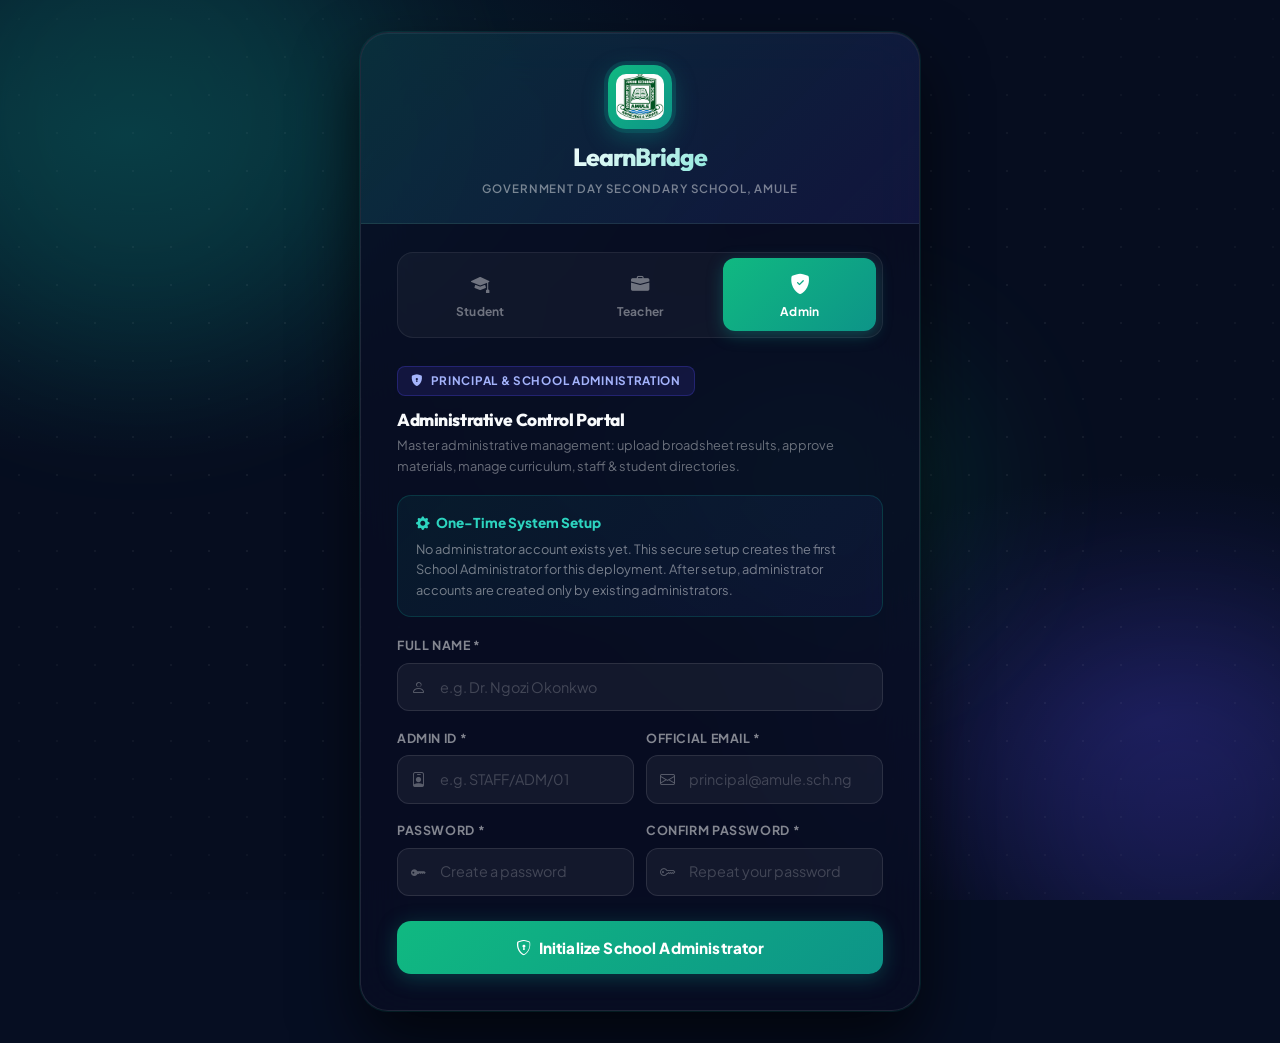
==== commit 2f44e474: "git add ." ====
--- a/admin.html
+++ b/admin.html
@@ -13,8 +13,55 @@
   <link href="https://cdn.jsdelivr.net/npm/bootstrap-icons@1.11.3/font/bootstrap-icons.min.css" rel="stylesheet">
   <!-- LearnBridge Design System -->
   <link rel="stylesheet" href="css/styles.css">
+  <style>
+    /* ── Admin dashboard page-level overrides ── */
+    .lb-dash-bg { position:fixed;inset:0;z-index:-1;pointer-events:none;overflow:hidden; }
+    .lb-dash-bg::before {
+      content:'';
+      position:absolute;inset:0;
+      background:
+        radial-gradient(ellipse 65% 50% at 5% 10%, rgba(124,58,237,.16) 0%, transparent 55%),
+        radial-gradient(ellipse 55% 45% at 95% 85%, rgba(245,158,11,.1) 0%, transparent 55%),
+        radial-gradient(ellipse 40% 35% at 50% 100%, rgba(13,148,136,.08) 0%, transparent 50%);
+    }
+    .lb-orb-d {
+      position:absolute;border-radius:50%;filter:blur(90px);opacity:.13;
+      animation:orbFloatD linear infinite;
+    }
+    .lb-orb-d1{width:440px;height:440px;background:#7c3aed;top:-100px;left:-80px;animation-duration:26s;}
+    .lb-orb-d2{width:320px;height:320px;background:#f59e0b;bottom:-80px;right:-60px;animation-duration:20s;animation-delay:-9s;opacity:.08;}
+    .lb-grid-d {
+      position:absolute;inset:0;
+      background-image:radial-gradient(circle,rgba(255,255,255,.05) 1px,transparent 1px);
+      background-size:40px 40px;
+      mask-image:radial-gradient(ellipse 90% 90% at 50% 50%,black 30%,transparent 100%);
+    }
+    @keyframes orbFloatD {
+      0%,100%{transform:translate(0,0) scale(1);}
+      33%{transform:translate(28px,-20px) scale(1.05);}
+      66%{transform:translate(-20px,24px) scale(.95);}
+    }
+    /* Purple-shield accent on admin hero portal badge */
+    #section-overview .bg-primary.bg-opacity-10 {
+      background: rgba(124,58,237,.18) !important;
+      border: 1px solid rgba(124,58,237,.35) !important;
+      color: #c084fc !important;
+    }
+    /* Admin KPI card left border — amber for authority feel */
+    #section-overview .col-6 .card-hub,
+    #section-overview [class*="col-lg-2"] .card-hub {
+      border-left-color: rgba(124,58,237,.5) !important;
+    }
+  </style>
 </head>
 <body>
+
+  <!-- Animated Background -->
+  <div class="lb-dash-bg" aria-hidden="true">
+    <div class="lb-orb-d lb-orb-d1"></div>
+    <div class="lb-orb-d lb-orb-d2"></div>
+    <div class="lb-grid-d"></div>
+  </div>
 
   <!-- ================================================================
        ROUTE GUARD — Runs immediately; redirects to login if not authenticated
--- a/css/styles.css
+++ b/css/styles.css
@@ -2152,3 +2152,473 @@
   .sidebar-backdrop { display: none !important; }
   main.hub-main { margin-left: 0 !important; }
 }
+
+/* ============================================================
+   PREMIUM DASHBOARD REDESIGN — override layer
+   Applied on top of all existing rules, no breakage.
+   ============================================================ */
+
+/* ── Animated page background (dashboards) ───────────────── */
+body:not(.auth-page-body) {
+  background: #060e22 !important;
+  background-image:
+    radial-gradient(ellipse 70% 55% at 8% 12%,  rgba(13,148,136,.15) 0%, transparent 55%),
+    radial-gradient(ellipse 55% 45% at 92% 85%,  rgba(79,70,229,.13) 0%, transparent 55%),
+    radial-gradient(ellipse 40% 35% at 50% 50%,  rgba(16,185,129,.05) 0%, transparent 50%) !important;
+  background-attachment: fixed !important;
+}
+
+/* ── Sidebar premium overhaul ─────────────────────────────── */
+.hub-sidebar {
+  background: rgba(6, 11, 30, 0.97) !important;
+  border-right: 1px solid rgba(255,255,255,.07) !important;
+  backdrop-filter: blur(24px) !important;
+  -webkit-backdrop-filter: blur(24px) !important;
+  box-shadow: 4px 0 32px rgba(0,0,0,.45) !important;
+}
+
+/* Sidebar brand */
+.hub-sidebar .sidebar-brand {
+  padding: 1.1rem 1rem !important;
+  border-bottom: 1px solid rgba(255,255,255,.07) !important;
+  background: linear-gradient(135deg, rgba(13,148,136,.12), rgba(79,70,229,.08)) !important;
+}
+.hub-sidebar .sidebar-brand img {
+  width: 38px !important;
+  height: 36px !important;
+  border-radius: 10px !important;
+  box-shadow: 0 0 0 2px rgba(13,148,136,.3), 0 4px 12px rgba(13,148,136,.3) !important;
+}
+.hub-sidebar .sidebar-brand .brand-name {
+  font-size: 1rem !important;
+  font-weight: 800 !important;
+  letter-spacing: -.03em !important;
+  background: linear-gradient(135deg, #fff 30%, #2dd4bf) !important;
+  -webkit-background-clip: text !important;
+  -webkit-text-fill-color: transparent !important;
+  background-clip: text !important;
+}
+.hub-sidebar .sidebar-brand .brand-sub {
+  font-size: .6rem !important;
+  color: rgba(255,255,255,.35) !important;
+  letter-spacing: .06em !important;
+  text-transform: uppercase !important;
+}
+
+/* Sidebar nav label */
+.hub-sidebar .sidebar-label {
+  font-size: .59rem !important;
+  letter-spacing: .1em !important;
+  text-transform: uppercase !important;
+  color: rgba(255,255,255,.28) !important;
+  padding: .7rem .75rem .3rem !important;
+  font-weight: 800 !important;
+}
+
+/* Sidebar link */
+.hub-sidebar .sidebar-link {
+  padding: .5rem .75rem !important;
+  border-radius: 10px !important;
+  font-size: .82rem !important;
+  font-weight: 600 !important;
+  color: rgba(255,255,255,.45) !important;
+  border: 1px solid transparent !important;
+  transition: all .18s ease !important;
+  gap: .6rem !important;
+}
+.hub-sidebar .sidebar-link i {
+  font-size: .95rem !important;
+  width: 18px !important;
+  color: rgba(255,255,255,.35) !important;
+  transition: color .18s, transform .18s !important;
+}
+.hub-sidebar .sidebar-link:hover {
+  background: rgba(13,148,136,.1) !important;
+  color: #fff !important;
+  border-color: rgba(13,148,136,.18) !important;
+}
+.hub-sidebar .sidebar-link:hover i {
+  color: #2dd4bf !important;
+  transform: translateX(2px) !important;
+}
+.hub-sidebar .sidebar-link.active {
+  background: linear-gradient(90deg, rgba(13,148,136,.25), rgba(13,148,136,.06)) !important;
+  color: #fff !important;
+  border-color: rgba(13,148,136,.4) !important;
+}
+.hub-sidebar .sidebar-link.active i {
+  color: #2dd4bf !important;
+}
+
+/* Sidebar bottom */
+.hub-sidebar .sidebar-bottom {
+  border-top: 1px solid rgba(255,255,255,.06) !important;
+  background: rgba(2,5,18,.6) !important;
+}
+
+/* Logout button */
+.sidebar-logout-btn {
+  background: rgba(239,68,68,.12) !important;
+  border: 1px solid rgba(239,68,68,.25) !important;
+  color: #f87171 !important;
+  font-weight: 700 !important;
+  font-size: .8rem !important;
+  border-radius: 10px !important;
+  transition: all .2s !important;
+}
+.sidebar-logout-btn:hover {
+  background: rgba(239,68,68,.22) !important;
+  color: #fff !important;
+  border-color: rgba(239,68,68,.5) !important;
+}
+
+/* Mobile hamburger button */
+.sidebar-toggle-btn {
+  background: rgba(13,148,136,.18) !important;
+  border: 1px solid rgba(13,148,136,.3) !important;
+  color: #2dd4bf !important;
+  border-radius: 10px !important;
+  width: 40px !important;
+  height: 40px !important;
+  justify-content: center !important;
+}
+
+/* ── Premium hub-main background ──────────────────────────── */
+main.hub-main {
+  min-height: 100vh;
+}
+
+/* ── Card redesign ────────────────────────────────────────── */
+.card-hub {
+  background: rgba(12,20,48,.72) !important;
+  border: 1px solid rgba(255,255,255,.08) !important;
+  border-radius: 20px !important;
+  backdrop-filter: blur(18px) !important;
+  -webkit-backdrop-filter: blur(18px) !important;
+  box-shadow: 0 2px 24px rgba(0,0,0,.35), inset 0 1px 0 rgba(255,255,255,.06) !important;
+  transition: box-shadow .22s ease, border-color .22s ease !important;
+}
+.card-hub:hover {
+  border-color: rgba(13,148,136,.2) !important;
+  box-shadow: 0 4px 32px rgba(0,0,0,.4), 0 0 0 1px rgba(13,148,136,.1), inset 0 1px 0 rgba(255,255,255,.07) !important;
+}
+
+/* ── Hero banner (welcome header) ─────────────────────────── */
+#section-overview .card-hub {
+  background: linear-gradient(135deg,
+    rgba(13,148,136,.18) 0%,
+    rgba(12,20,48,.85) 50%,
+    rgba(79,70,229,.12) 100%) !important;
+  border-color: rgba(13,148,136,.22) !important;
+  position: relative;
+  overflow: hidden;
+}
+#section-overview .card-hub::before {
+  content: '';
+  position: absolute;
+  top: -60px; right: -60px;
+  width: 260px; height: 260px;
+  border-radius: 50%;
+  background: radial-gradient(circle, rgba(13,148,136,.14) 0%, transparent 70%);
+  pointer-events: none;
+}
+
+/* Hero greeting */
+#section-overview h3,
+#std-hero-greeting,
+#staff-hero-greeting,
+#admin-hero-greeting {
+  font-family: 'Outfit', sans-serif !important;
+  font-weight: 800 !important;
+  font-size: 1.55rem !important;
+  letter-spacing: -.04em !important;
+  background: linear-gradient(135deg, #fff 30%, #2dd4bf) !important;
+  -webkit-background-clip: text !important;
+  -webkit-text-fill-color: transparent !important;
+  background-clip: text !important;
+}
+
+/* Portal active badge */
+#section-overview .bg-teal.bg-opacity-10,
+#section-overview .bg-primary.bg-opacity-10 {
+  background: rgba(13,148,136,.15) !important;
+  border: 1px solid rgba(13,148,136,.3) !important;
+  color: #2dd4bf !important;
+  border-radius: 8px !important;
+  padding: .3rem .75rem !important;
+  font-size: .72rem !important;
+  letter-spacing: .07em !important;
+}
+
+/* ── KPI metric cards ─────────────────────────────────────── */
+#section-overview .col-sm-6 .card-hub,
+#section-overview .col-6 .card-hub,
+#section-overview .col-lg-3 .card-hub,
+#section-overview [class*="col-lg-2"] .card-hub {
+  border-left: 3px solid rgba(13,148,136,.4) !important;
+  transition: transform .2s, box-shadow .2s !important;
+}
+#section-overview .col-sm-6 .card-hub:hover,
+#section-overview .col-6 .card-hub:hover,
+#section-overview .col-lg-3 .card-hub:hover,
+#section-overview [class*="col-lg-2"] .card-hub:hover {
+  transform: translateY(-3px) !important;
+}
+
+/* ── Section headings ─────────────────────────────────────── */
+.card-hub h4, .card-hub h5 {
+  font-family: 'Outfit', sans-serif !important;
+  font-weight: 800 !important;
+  letter-spacing: -.03em !important;
+}
+
+/* ── Announcement banner ──────────────────────────────────── */
+#section-announcements .p-3.rounded,
+#section-announcements > .col-12 > div {
+  border-radius: 14px !important;
+  background: rgba(13,148,136,.08) !important;
+  border: 1px solid rgba(13,148,136,.25) !important;
+}
+
+/* ── Tables ───────────────────────────────────────────────── */
+.table-dark {
+  background: transparent !important;
+  --bs-table-bg: transparent !important;
+}
+.table-dark thead tr th {
+  background: rgba(255,255,255,.03) !important;
+  border-bottom: 1px solid rgba(255,255,255,.08) !important;
+  font-size: .72rem !important;
+  letter-spacing: .07em !important;
+  color: rgba(255,255,255,.35) !important;
+  padding: .65rem .75rem !important;
+  font-weight: 800 !important;
+  text-transform: uppercase !important;
+}
+.table-dark tbody tr td {
+  border-bottom: 1px solid rgba(255,255,255,.04) !important;
+  padding: .65rem .75rem !important;
+  vertical-align: middle !important;
+  font-size: .84rem !important;
+}
+.table-dark.table-hover tbody tr:hover td {
+  background: rgba(13,148,136,.07) !important;
+}
+
+/* ── Form controls in cards ───────────────────────────────── */
+.form-control-hub,
+.form-select-hub,
+.form-control.form-control-hub,
+.form-select.form-select-hub {
+  background: rgba(255,255,255,.05) !important;
+  border: 1px solid rgba(255,255,255,.1) !important;
+  border-radius: 10px !important;
+  color: #f1f5f9 !important;
+  font-family: 'Plus Jakarta Sans', sans-serif !important;
+  font-size: .88rem !important;
+  transition: border-color .2s, box-shadow .2s !important;
+}
+.form-control-hub:focus,
+.form-select-hub:focus {
+  background: rgba(13,148,136,.08) !important;
+  border-color: rgba(13,148,136,.55) !important;
+  box-shadow: 0 0 0 3px rgba(13,148,136,.14) !important;
+  color: #fff !important;
+  outline: none !important;
+}
+.form-control-hub::placeholder { color: rgba(255,255,255,.2) !important; }
+.form-label-hub {
+  font-size: .76rem !important;
+  font-weight: 700 !important;
+  letter-spacing: .05em !important;
+  text-transform: uppercase !important;
+  color: rgba(255,255,255,.45) !important;
+  margin-bottom: .4rem !important;
+}
+
+/* ── Search inputs in section headers ─────────────────────── */
+.input-group .form-control-hub {
+  border-radius: 0 10px 10px 0 !important;
+}
+.input-group-text {
+  background: rgba(255,255,255,.05) !important;
+  border-color: rgba(255,255,255,.1) !important;
+  border-radius: 10px 0 0 10px !important;
+  color: rgba(255,255,255,.35) !important;
+}
+
+/* ── Primary button ───────────────────────────────────────── */
+.btn-hub-primary {
+  background: linear-gradient(135deg, #10b981, #0d9488) !important;
+  border: none !important;
+  color: #fff !important;
+  font-weight: 700 !important;
+  border-radius: 10px !important;
+  transition: all .2s !important;
+  box-shadow: 0 4px 14px rgba(13,148,136,.3) !important;
+}
+.btn-hub-primary:hover {
+  background: linear-gradient(135deg, #34d399, #10b981) !important;
+  color: #fff !important;
+  transform: translateY(-1px) !important;
+  box-shadow: 0 6px 20px rgba(13,148,136,.45) !important;
+}
+.btn-hub-outline {
+  background: transparent !important;
+  border: 1px solid rgba(13,148,136,.4) !important;
+  color: #2dd4bf !important;
+  font-weight: 700 !important;
+  border-radius: 10px !important;
+  transition: all .2s !important;
+}
+.btn-hub-outline:hover {
+  background: rgba(13,148,136,.1) !important;
+  color: #fff !important;
+  border-color: rgba(13,148,136,.7) !important;
+}
+
+/* Teal button */
+.btn-teal {
+  background: #0d9488 !important;
+  color: #fff !important;
+  border: none !important;
+  border-radius: 10px !important;
+  font-weight: 700 !important;
+  transition: all .2s !important;
+}
+.btn-teal:hover {
+  background: #10b981 !important;
+  color: #fff !important;
+  transform: translateY(-1px) !important;
+}
+
+/* ── Approval / status badge pills ───────────────────────── */
+.badge { border-radius: 8px !important; font-weight: 700 !important; }
+
+/* ── Drop zone ────────────────────────────────────────────── */
+.material-drop-zone {
+  border-radius: 14px !important;
+  background: rgba(13,148,136,.05) !important;
+  border: 2px dashed rgba(13,148,136,.35) !important;
+  transition: all .2s !important;
+}
+.material-drop-zone:hover {
+  background: rgba(13,148,136,.1) !important;
+  border-color: rgba(13,148,136,.6) !important;
+}
+
+/* ── Modal overrides ──────────────────────────────────────── */
+.modal-content.bg-dark,
+.modal-content {
+  background: rgba(8,14,36,.96) !important;
+  border: 1px solid rgba(255,255,255,.1) !important;
+  border-radius: 20px !important;
+  backdrop-filter: blur(28px) !important;
+  -webkit-backdrop-filter: blur(28px) !important;
+  box-shadow: 0 32px 64px rgba(0,0,0,.65), 0 0 0 1px rgba(13,148,136,.12) !important;
+}
+.modal-header {
+  border-bottom: 1px solid rgba(255,255,255,.07) !important;
+  background: linear-gradient(135deg, rgba(13,148,136,.12), rgba(79,70,229,.06)) !important;
+  border-radius: 20px 20px 0 0 !important;
+}
+.modal-footer {
+  border-top: 1px solid rgba(255,255,255,.07) !important;
+  background: rgba(255,255,255,.02) !important;
+  border-radius: 0 0 20px 20px !important;
+}
+.modal-title { font-family: 'Outfit', sans-serif !important; font-weight: 800 !important; }
+
+/* ── CBT Exam modal ───────────────────────────────────────── */
+#cbtExamModal .modal-content {
+  background: #080f25 !important;
+  border-radius: 0 !important;
+}
+
+/* ── Toast notifications ──────────────────────────────────── */
+#toast-container {
+  position: fixed !important;
+  top: 1.25rem !important;
+  right: 1.25rem !important;
+  z-index: 9999 !important;
+  display: flex !important;
+  flex-direction: column !important;
+  gap: .6rem !important;
+  max-width: 360px !important;
+  pointer-events: none !important;
+}
+.hub-toast {
+  display: flex !important;
+  align-items: flex-start !important;
+  gap: .75rem !important;
+  padding: .9rem 1.1rem !important;
+  border-radius: 14px !important;
+  background: rgba(8,14,36,.97) !important;
+  border: 1px solid rgba(255,255,255,.1) !important;
+  backdrop-filter: blur(16px) !important;
+  box-shadow: 0 8px 30px rgba(0,0,0,.5) !important;
+  animation: toastIn .3s cubic-bezier(.22,.68,0,1.2) both !important;
+  font-size: .85rem !important;
+  color: #f1f5f9 !important;
+  pointer-events: all !important;
+}
+.hub-toast.toast-success { border-color: rgba(16,185,129,.4) !important; }
+.hub-toast.toast-success .toast-icon { color: #10b981 !important; }
+.hub-toast.toast-info    { border-color: rgba(79,70,229,.4) !important; }
+.hub-toast.toast-info    .toast-icon { color: #818cf8 !important; }
+.hub-toast.toast-warning { border-color: rgba(245,158,11,.4) !important; }
+.hub-toast.toast-warning .toast-icon { color: #f59e0b !important; }
+.hub-toast.toast-error   { border-color: rgba(239,68,68,.4) !important; }
+.hub-toast.toast-error   .toast-icon { color: #f87171 !important; }
+.toast-icon { font-size: 1.1rem; flex-shrink: 0; margin-top: .1rem; }
+.toast-msg  { line-height: 1.45; }
+.toast-msg strong { display: block; margin-bottom: .1rem; }
+
+@keyframes toastIn {
+  from { opacity: 0; transform: translateX(28px) scale(.95); }
+  to   { opacity: 1; transform: translateX(0) scale(1); }
+}
+@keyframes toastOut {
+  from { opacity: 1; transform: translateX(0); }
+  to   { opacity: 0; transform: translateX(28px); }
+}
+
+/* ── Section divider headings ─────────────────────────────── */
+.card-hub h5.d-flex,
+.card-hub h4.d-flex {
+  background: linear-gradient(90deg, rgba(13,148,136,.15), transparent) !important;
+  border-left: 3px solid rgba(13,148,136,.55) !important;
+  padding: .55rem .85rem !important;
+  border-radius: 0 8px 8px 0 !important;
+  margin-left: -1rem !important;
+  padding-left: calc(1rem + .85rem) !important;
+}
+
+/* ── Quick stat pills (student hero) ─────────────────────── */
+#section-overview .px-3.py-2.rounded {
+  background: rgba(255,255,255,.05) !important;
+  border: 1px solid rgba(255,255,255,.09) !important;
+  border-radius: 12px !important;
+  min-width: 90px !important;
+  transition: transform .2s !important;
+}
+#section-overview .px-3.py-2.rounded:hover {
+  transform: translateY(-2px) !important;
+  border-color: rgba(13,148,136,.3) !important;
+}
+
+/* ── Section transitions ─────────────────────────────────── */
+.row.g-4.mb-5,
+.row.g-4.mb-4 {
+  animation: sectionSlideIn .35s ease both;
+}
+@keyframes sectionSlideIn {
+  from { opacity: 0; transform: translateY(12px); }
+  to   { opacity: 1; transform: translateY(0); }
+}
+
+/* ── Scrollbar styling ────────────────────────────────────── */
+.hub-sidebar .sidebar-nav::-webkit-scrollbar { width: 4px; }
+.hub-sidebar .sidebar-nav::-webkit-scrollbar-track { background: transparent; }
+.hub-sidebar .sidebar-nav::-webkit-scrollbar-thumb { background: rgba(13,148,136,.3); border-radius: 4px; }
+
